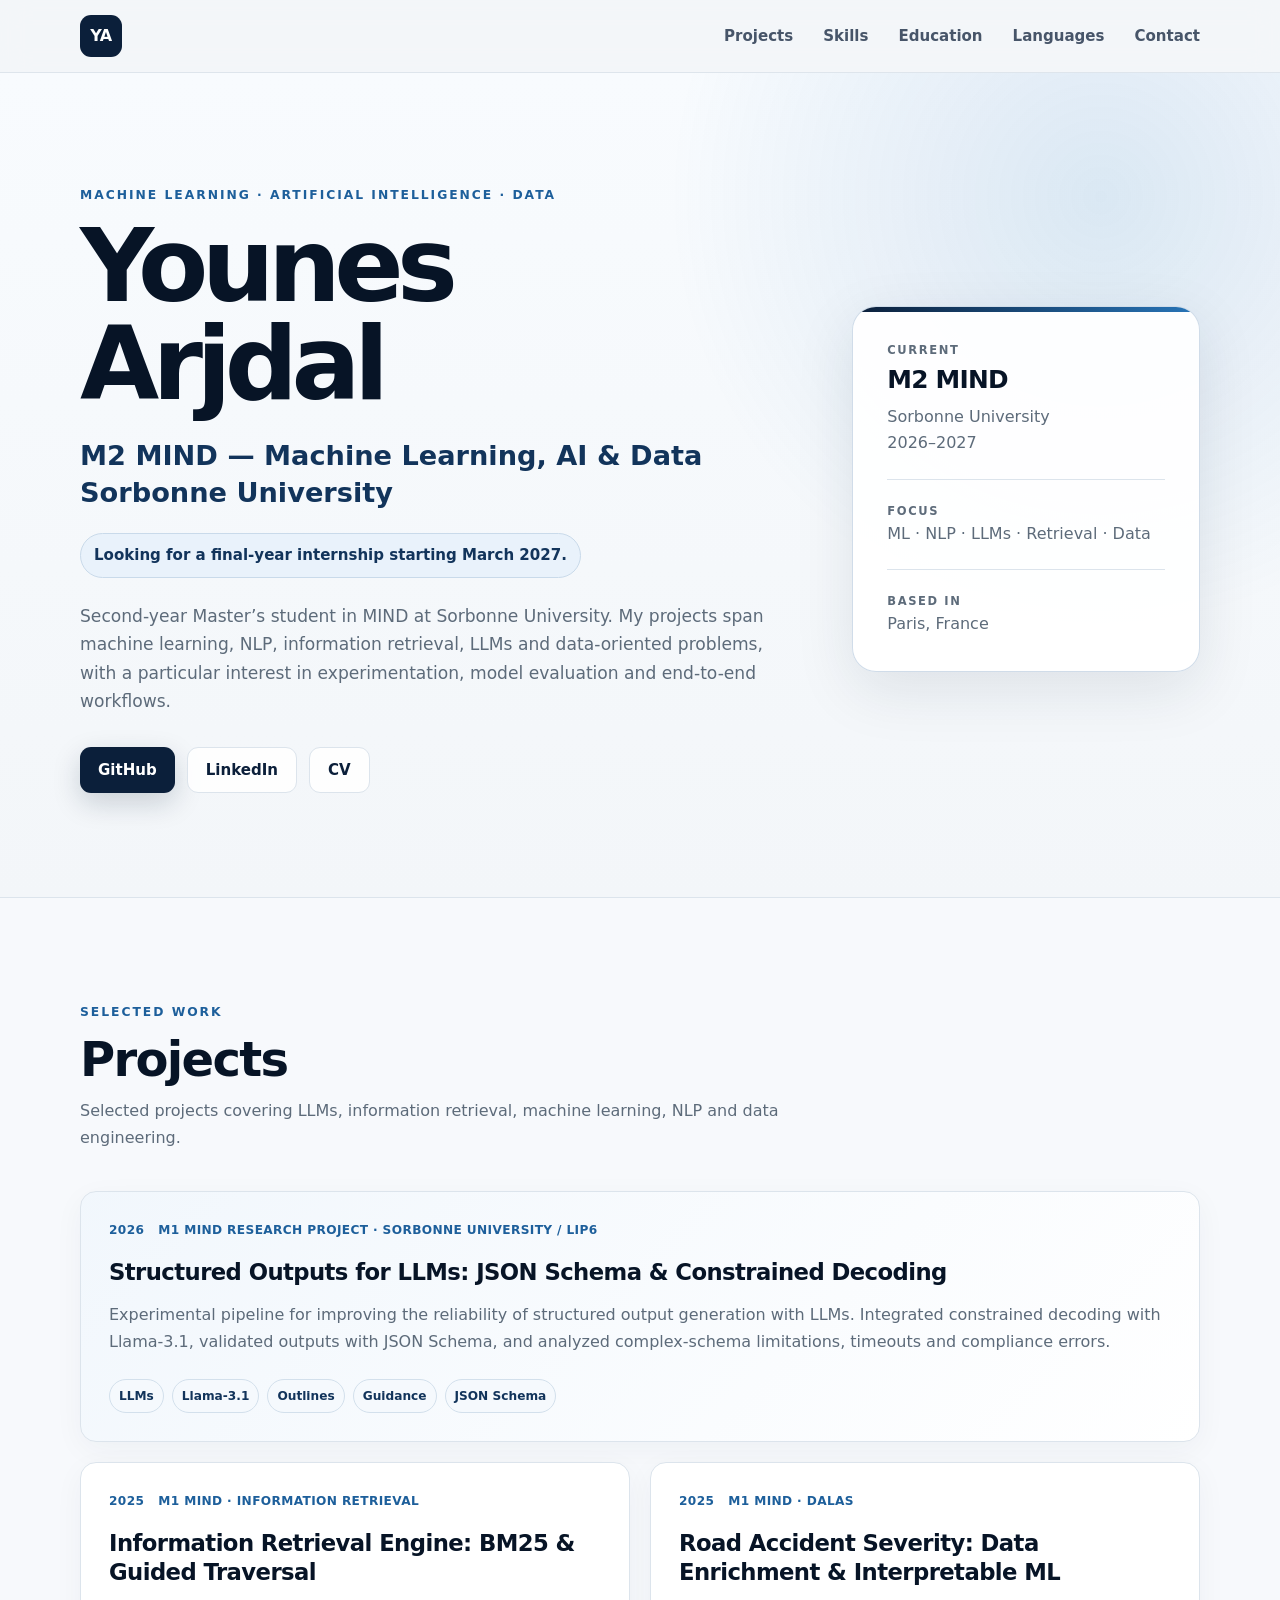
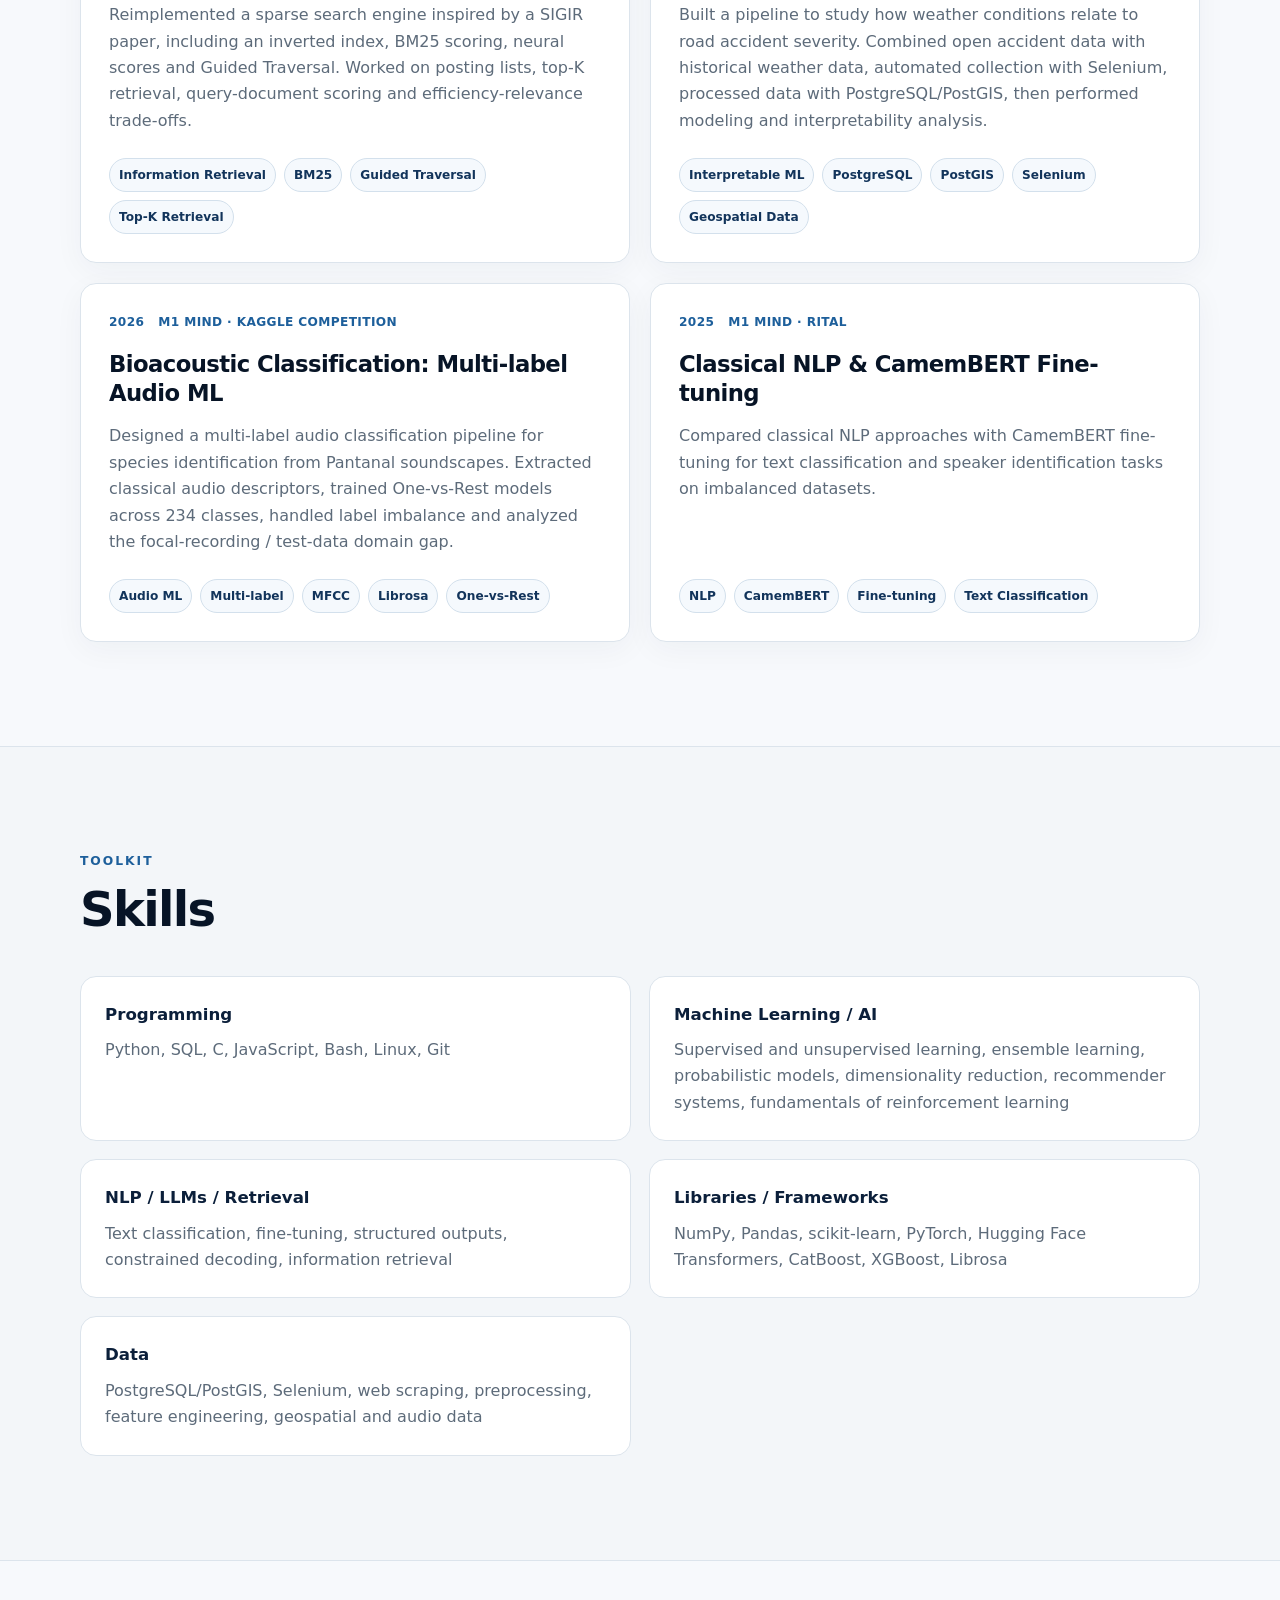
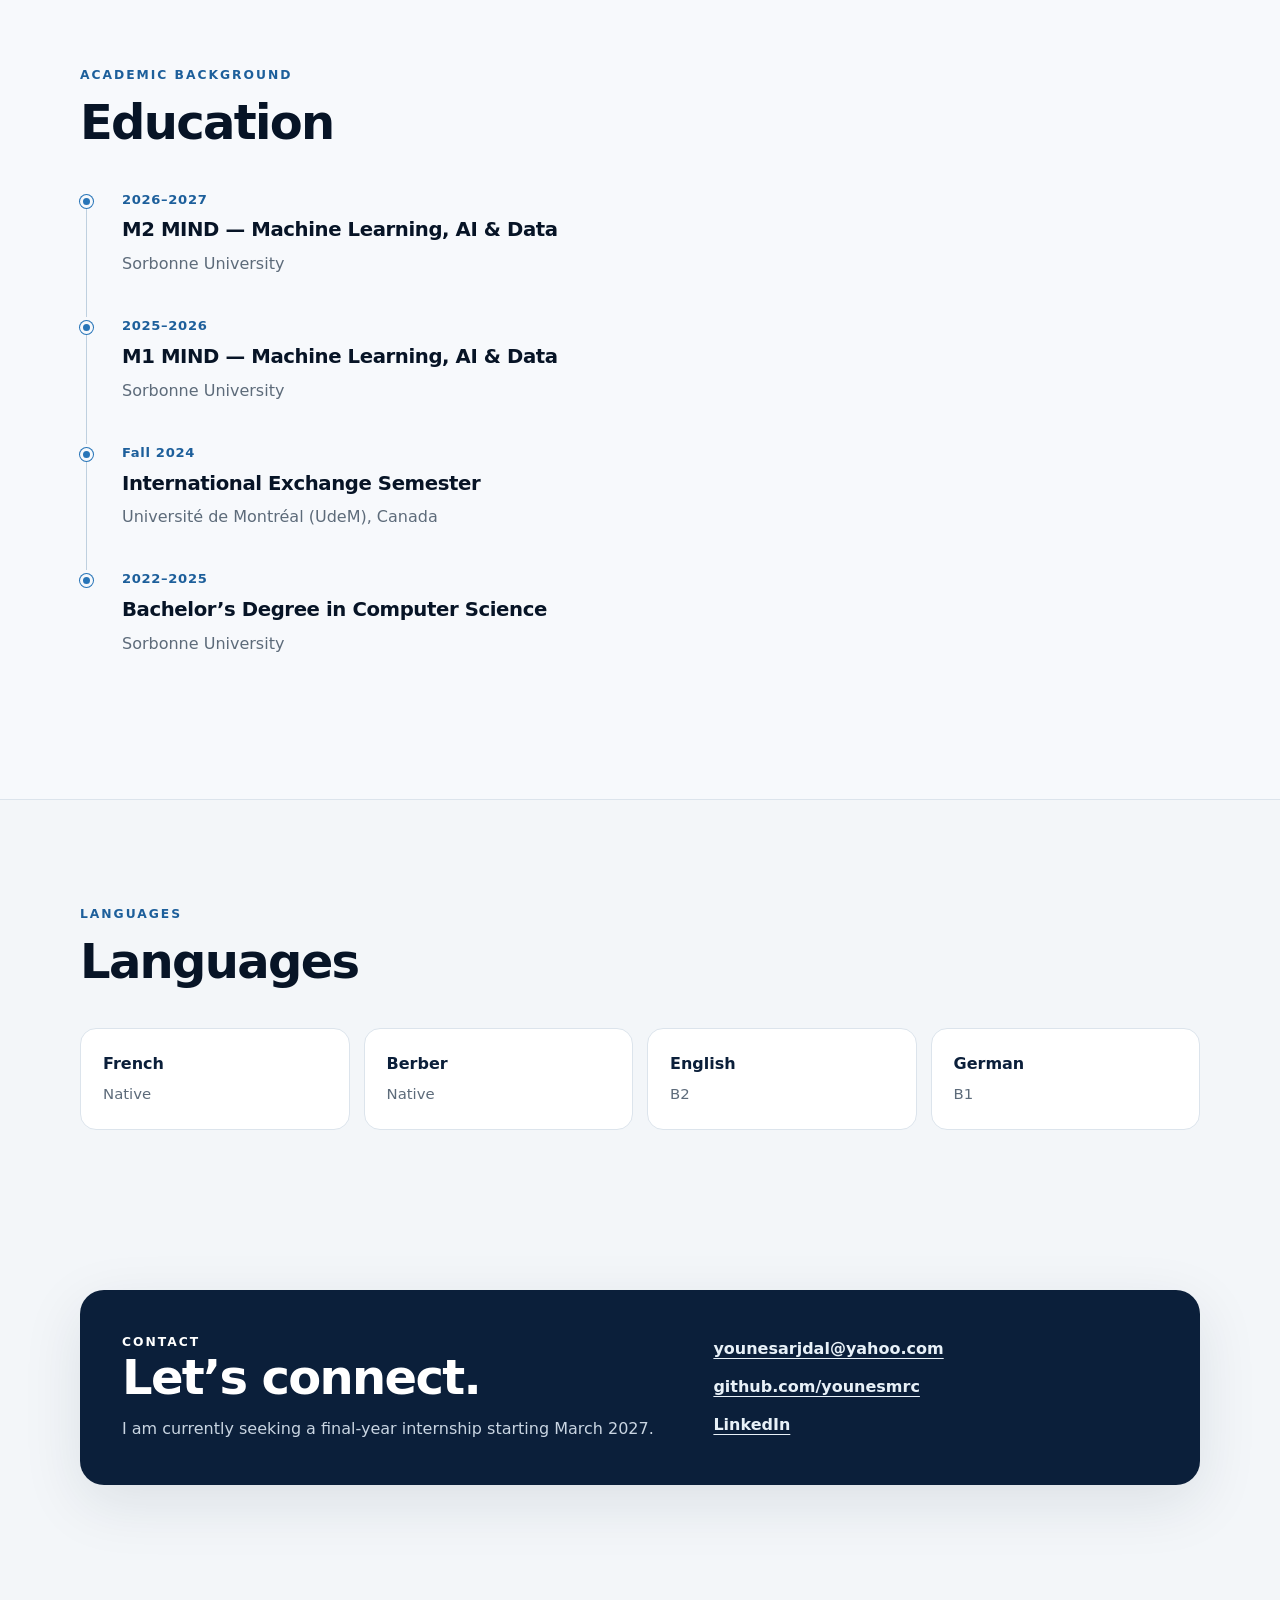
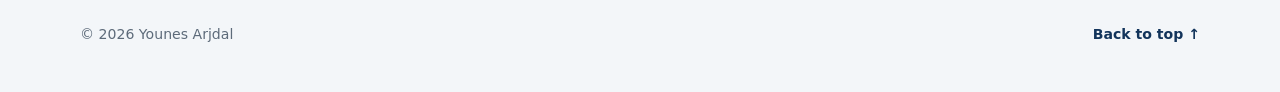
==== index.html @ c77397a1 "ordi" ====
<!DOCTYPE html>
<html lang="en">
<head>
  <meta charset="UTF-8" />
  <meta name="viewport" content="width=device-width, initial-scale=1.0" />
  <meta name="description" content="Younes Arjdal — M2 MIND student at Sorbonne University, focused on Machine Learning, AI and Data." />
  <meta name="theme-color" content="#0b1f3a" />
  <title>Younes Arjdal — Machine Learning, AI & Data</title>
  <link rel="icon" href="assets/favicon.svg" type="image/svg+xml" />
  <link rel="stylesheet" href="style.css" />
</head>
<body>
  <header class="site-header">
    <div class="container nav-wrap">
      <a class="brand" href="#home" aria-label="Go to home">YA</a>

      <button class="menu-toggle" type="button" aria-expanded="false" aria-controls="site-nav" aria-label="Open navigation">
        <span></span>
        <span></span>
        <span></span>
      </button>

      <nav id="site-nav" class="site-nav" aria-label="Primary navigation">
        <a href="#projects">Projects</a>
        <a href="#skills">Skills</a>
        <a href="#education">Education</a>
        <a href="#languages">Languages</a>
        <a href="#contact">Contact</a>
      </nav>
    </div>
  </header>

  <main>
    <section id="home" class="hero section">
      <div class="container hero-grid">
        <div>
          <p class="eyebrow">Machine Learning · Artificial Intelligence · Data</p>
          <h1>Younes Arjdal</h1>
          <p class="hero-role">M2 MIND — Machine Learning, AI & Data<br />Sorbonne University</p>
          <p class="hero-status">Looking for a final-year internship starting March 2027.</p>
          <p class="hero-copy">
            Second-year Master’s student in MIND at Sorbonne University. My projects span machine learning,
            NLP, information retrieval, LLMs and data-oriented problems, with a particular interest in
            experimentation, model evaluation and end-to-end workflows.
          </p>

          <div class="hero-actions" aria-label="Main links">
            <a class="button button-primary" href="https://github.com/younesmrc" target="_blank" rel="noreferrer">GitHub</a>
            <a class="button button-secondary" href="https://linkedin.com/in/younes-arjdal-1906b8231" target="_blank" rel="noreferrer">LinkedIn</a>
            <a class="button button-secondary" href="assets/Younes-Arjdal-CV.pdf" target="_blank" rel="noreferrer">CV</a>
          </div>
        </div>

        <aside class="hero-card" aria-label="Profile summary">
          <div class="hero-card-topline"></div>
          <p class="hero-card-label">Current</p>
          <h2>M2 MIND</h2>
          <p>Sorbonne University<br />2026–2027</p>
          <div class="hero-card-divider"></div>
          <p class="hero-card-label">Focus</p>
          <p>ML · NLP · LLMs · Retrieval · Data</p>
          <div class="hero-card-divider"></div>
          <p class="hero-card-label">Based in</p>
          <p>Paris, France</p>
        </aside>
      </div>
    </section>

    <section id="projects" class="section section-alt">
      <div class="container">
        <div class="section-heading">
          <p class="eyebrow">Selected work</p>
          <h2>Projects</h2>
          <p>Selected projects covering LLMs, information retrieval, machine learning, NLP and data engineering.</p>
        </div>

        <div class="project-grid">
          <article class="project-card project-featured">
            <div class="project-meta">
              <span>2026</span>
              <span>M1 MIND Research Project · Sorbonne University / LIP6</span>
            </div>
            <h3>Structured Outputs for LLMs: JSON Schema & Constrained Decoding</h3>
            <p>
              Experimental pipeline for improving the reliability of structured output generation with LLMs.
              Integrated constrained decoding with Llama-3.1, validated outputs with JSON Schema, and analyzed
              complex-schema limitations, timeouts and compliance errors.
            </p>
            <div class="tags" aria-label="Project keywords">
              <span>LLMs</span><span>Llama-3.1</span><span>Outlines</span><span>Guidance</span><span>JSON Schema</span>
            </div>
          </article>

          <article class="project-card">
            <div class="project-meta">
              <span>2025</span>
              <span>M1 MIND · Information Retrieval</span>
            </div>
            <h3>Information Retrieval Engine: BM25 & Guided Traversal</h3>
            <p>
              Reimplemented a sparse search engine inspired by a SIGIR paper, including an inverted index,
              BM25 scoring, neural scores and Guided Traversal. Worked on posting lists, top-K retrieval,
              query-document scoring and efficiency-relevance trade-offs.
            </p>
            <div class="tags">
              <span>Information Retrieval</span><span>BM25</span><span>Guided Traversal</span><span>Top-K Retrieval</span>
            </div>
          </article>

          <article class="project-card">
            <div class="project-meta">
              <span>2025</span>
              <span>M1 MIND · DALAS</span>
            </div>
            <h3>Road Accident Severity: Data Enrichment & Interpretable ML</h3>
            <p>
              Built a pipeline to study how weather conditions relate to road accident severity. Combined open
              accident data with historical weather data, automated collection with Selenium, processed data with
              PostgreSQL/PostGIS, then performed modeling and interpretability analysis.
            </p>
            <div class="tags">
              <span>Interpretable ML</span><span>PostgreSQL</span><span>PostGIS</span><span>Selenium</span><span>Geospatial Data</span>
            </div>
          </article>

          <article class="project-card">
            <div class="project-meta">
              <span>2026</span>
              <span>M1 MIND · Kaggle Competition</span>
            </div>
            <h3>Bioacoustic Classification: Multi-label Audio ML</h3>
            <p>
              Designed a multi-label audio classification pipeline for species identification from Pantanal
              soundscapes. Extracted classical audio descriptors, trained One-vs-Rest models across 234 classes,
              handled label imbalance and analyzed the focal-recording / test-data domain gap.
            </p>
            <div class="tags">
              <span>Audio ML</span><span>Multi-label</span><span>MFCC</span><span>Librosa</span><span>One-vs-Rest</span>
            </div>
          </article>

          <article class="project-card">
            <div class="project-meta">
              <span>2025</span>
              <span>M1 MIND · RITAL</span>
            </div>
            <h3>Classical NLP & CamemBERT Fine-tuning</h3>
            <p>
              Compared classical NLP approaches with CamemBERT fine-tuning for text classification and speaker
              identification tasks on imbalanced datasets.
            </p>
            <div class="tags">
              <span>NLP</span><span>CamemBERT</span><span>Fine-tuning</span><span>Text Classification</span>
            </div>
          </article>
        </div>
      </div>
    </section>

    <section id="skills" class="section">
      <div class="container">
        <div class="section-heading">
          <p class="eyebrow">Toolkit</p>
          <h2>Skills</h2>
        </div>

        <div class="skills-grid">
          <article class="skill-card">
            <h3>Programming</h3>
            <p>Python, SQL, C, JavaScript, Bash, Linux, Git</p>
          </article>

          <article class="skill-card">
            <h3>Machine Learning / AI</h3>
            <p>Supervised and unsupervised learning, ensemble learning, probabilistic models, dimensionality reduction, recommender systems, fundamentals of reinforcement learning</p>
          </article>

          <article class="skill-card">
            <h3>NLP / LLMs / Retrieval</h3>
            <p>Text classification, fine-tuning, structured outputs, constrained decoding, information retrieval</p>
          </article>

          <article class="skill-card">
            <h3>Libraries / Frameworks</h3>
            <p>NumPy, Pandas, scikit-learn, PyTorch, Hugging Face Transformers, CatBoost, XGBoost, Librosa</p>
          </article>

          <article class="skill-card">
            <h3>Data</h3>
            <p>PostgreSQL/PostGIS, Selenium, web scraping, preprocessing, feature engineering, geospatial and audio data</p>
          </article>
        </div>
      </div>
    </section>

    <section id="education" class="section section-alt">
      <div class="container">
        <div class="section-heading">
          <p class="eyebrow">Academic background</p>
          <h2>Education</h2>
        </div>

        <div class="timeline">
          <article class="timeline-item">
            <div class="timeline-marker" aria-hidden="true"></div>
            <div>
              <p class="timeline-date">2026–2027</p>
              <h3>M2 MIND — Machine Learning, AI & Data</h3>
              <p>Sorbonne University</p>
            </div>
          </article>

          <article class="timeline-item">
            <div class="timeline-marker" aria-hidden="true"></div>
            <div>
              <p class="timeline-date">2025–2026</p>
              <h3>M1 MIND — Machine Learning, AI & Data</h3>
              <p>Sorbonne University</p>
            </div>
          </article>

          <article class="timeline-item">
            <div class="timeline-marker" aria-hidden="true"></div>
            <div>
              <p class="timeline-date">Fall 2024</p>
              <h3>International Exchange Semester</h3>
              <p>Université de Montréal (UdeM), Canada</p>
            </div>
          </article>

          <article class="timeline-item">
            <div class="timeline-marker" aria-hidden="true"></div>
            <div>
              <p class="timeline-date">2022–2025</p>
              <h3>Bachelor’s Degree in Computer Science</h3>
              <p>Sorbonne University</p>
            </div>
          </article>
        </div>
      </div>
    </section>

    <section id="languages" class="section">
      <div class="container">
        <div class="section-heading">
          <p class="eyebrow">Languages</p>
          <h2>Languages</h2>
        </div>

        <div class="language-grid">
          <div class="language-card"><strong>French</strong><span>Native</span></div>
          <div class="language-card"><strong>Berber</strong><span>Native</span></div>
          <div class="language-card"><strong>English</strong><span>B2</span></div>
          <div class="language-card"><strong>German</strong><span>B1</span></div>
        </div>
      </div>
    </section>

    <section id="contact" class="section contact-section">
      <div class="container contact-card">
        <div>
          <p class="eyebrow">Contact</p>
          <h2>Let’s connect.</h2>
          <p>I am currently seeking a final-year internship starting March 2027.</p>
        </div>

        <div class="contact-links">
          <a href="mailto:younesarjdal@yahoo.com">younesarjdal@yahoo.com</a>
          <a href="https://github.com/younesmrc" target="_blank" rel="noreferrer">github.com/younesmrc</a>
          <a href="https://linkedin.com/in/younes-arjdal-1906b8231" target="_blank" rel="noreferrer">LinkedIn</a>
        </div>
      </div>
    </section>
  </main>

  <footer class="site-footer">
    <div class="container footer-wrap">
      <p>© <span id="current-year">2026</span> Younes Arjdal</p>
      <a href="#home">Back to top ↑</a>
    </div>
  </footer>

  <script src="script.js"></script>
</body>
</html>
---- style.css ----
:root {
  --navy-950: #071426;
  --navy-900: #0b1f3a;
  --navy-800: #12345b;
  --blue-700: #1d5f9b;
  --blue-600: #2875b8;
  --blue-100: #e9f2fb;
  --slate-900: #182432;
  --slate-700: #475569;
  --slate-600: #5d6b7a;
  --slate-400: #94a3b8;
  --slate-200: #dce4ec;
  --slate-100: #eef3f7;
  --surface: #ffffff;
  --surface-soft: #f7f9fc;
  --page: #f3f6f9;
  --max-width: 1120px;
  --radius-lg: 24px;
  --radius-md: 16px;
  --radius-sm: 10px;
  --shadow: 0 18px 60px rgba(15, 35, 58, 0.10);
}

* {
  box-sizing: border-box;
}

html {
  scroll-behavior: smooth;
  scroll-padding-top: 92px;
}

body {
  margin: 0;
  color: var(--slate-900);
  background: var(--page);
  font-family: Inter, ui-sans-serif, system-ui, -apple-system, BlinkMacSystemFont, "Segoe UI", sans-serif;
  line-height: 1.65;
  -webkit-font-smoothing: antialiased;
}

a {
  color: inherit;
}

button,
a {
  -webkit-tap-highlight-color: transparent;
}

.container {
  width: min(calc(100% - 40px), var(--max-width));
  margin: 0 auto;
}

.section {
  padding: 104px 0;
}

.section-alt {
  background: var(--surface-soft);
  border-top: 1px solid var(--slate-200);
  border-bottom: 1px solid var(--slate-200);
}

.eyebrow {
  margin: 0 0 12px;
  color: var(--blue-700);
  font-size: 0.77rem;
  font-weight: 800;
  letter-spacing: 0.16em;
  text-transform: uppercase;
}

.section-heading {
  max-width: 720px;
  margin-bottom: 40px;
}

.section-heading h2,
.contact-card h2 {
  margin: 0 0 12px;
  color: var(--navy-950);
  font-size: clamp(2rem, 4vw, 3rem);
  line-height: 1.08;
  letter-spacing: -0.035em;
}

.section-heading > p:last-child,
.contact-card p {
  margin: 0;
  color: var(--slate-600);
}

.site-header {
  position: sticky;
  z-index: 50;
  top: 0;
  background: rgba(243, 246, 249, 0.92);
  border-bottom: 1px solid rgba(220, 228, 236, 0.9);
  backdrop-filter: blur(14px);
}

.nav-wrap {
  min-height: 72px;
  display: flex;
  align-items: center;
  justify-content: space-between;
}

.brand {
  display: grid;
  width: 42px;
  height: 42px;
  place-items: center;
  border-radius: 11px;
  background: var(--navy-900);
  color: #fff;
  text-decoration: none;
  font-weight: 800;
  letter-spacing: -0.03em;
}

.site-nav {
  display: flex;
  align-items: center;
  gap: 30px;
}

.site-nav a {
  color: var(--slate-700);
  font-size: 0.94rem;
  font-weight: 700;
  text-decoration: none;
  transition: color 160ms ease;
}

.site-nav a:hover,
.site-nav a:focus-visible {
  color: var(--blue-700);
}

.menu-toggle {
  display: none;
  width: 44px;
  height: 44px;
  padding: 9px;
  border: 0;
  background: transparent;
}

.menu-toggle span {
  display: block;
  height: 2px;
  margin: 5px 0;
  border-radius: 999px;
  background: var(--navy-900);
}

.hero {
  padding-top: 112px;
  overflow: hidden;
  background:
    radial-gradient(circle at 86% 15%, rgba(40, 117, 184, 0.14), transparent 27rem),
    linear-gradient(180deg, #f8fbfe 0%, var(--page) 100%);
}

.hero-grid {
  display: grid;
  grid-template-columns: minmax(0, 1.45fr) minmax(280px, 0.72fr);
  gap: 72px;
  align-items: center;
}

.hero h1 {
  margin: 0;
  color: var(--navy-950);
  font-size: clamp(3.4rem, 8vw, 6.8rem);
  line-height: 0.95;
  letter-spacing: -0.065em;
}

.hero-role {
  margin: 26px 0 0;
  color: var(--navy-800);
  font-size: clamp(1.25rem, 2.6vw, 1.7rem);
  font-weight: 760;
  line-height: 1.35;
}

.hero-status {
  display: inline-block;
  margin: 22px 0 0;
  padding: 9px 13px;
  border: 1px solid #c9daea;
  border-radius: 999px;
  background: var(--blue-100);
  color: var(--navy-800);
  font-size: 0.94rem;
  font-weight: 750;
}

.hero-copy {
  max-width: 760px;
  margin: 24px 0 0;
  color: var(--slate-600);
  font-size: 1.07rem;
}

.hero-actions {
  display: flex;
  flex-wrap: wrap;
  gap: 12px;
  margin-top: 32px;
}

.button {
  display: inline-flex;
  min-height: 46px;
  align-items: center;
  justify-content: center;
  padding: 0 18px;
  border-radius: 11px;
  text-decoration: none;
  font-size: 0.94rem;
  font-weight: 800;
  transition: transform 150ms ease, box-shadow 150ms ease, background 150ms ease;
}

.button:hover {
  transform: translateY(-1px);
}

.button-primary {
  background: var(--navy-900);
  color: #fff;
  box-shadow: 0 10px 28px rgba(11, 31, 58, 0.18);
}

.button-primary:hover {
  background: var(--navy-800);
}

.button-secondary {
  border: 1px solid var(--slate-200);
  background: rgba(255, 255, 255, 0.88);
  color: var(--navy-900);
}

.button-secondary:hover {
  border-color: #bfd1e2;
  box-shadow: 0 8px 24px rgba(15, 35, 58, 0.08);
}

.hero-card {
  position: relative;
  padding: 34px;
  overflow: hidden;
  border: 1px solid rgba(204, 218, 232, 0.92);
  border-radius: var(--radius-lg);
  background: rgba(255, 255, 255, 0.92);
  box-shadow: var(--shadow);
}

.hero-card-topline {
  position: absolute;
  top: 0;
  right: 0;
  left: 0;
  height: 5px;
  background: linear-gradient(90deg, var(--navy-900), var(--blue-600));
}

.hero-card-label {
  margin: 0 0 6px;
  color: var(--blue-700);
  font-size: 0.72rem;
  font-weight: 850;
  letter-spacing: 0.14em;
  text-transform: uppercase;
}

.hero-card h2 {
  margin: 0 0 3px;
  color: var(--navy-950);
  font-size: 1.55rem;
  letter-spacing: -0.03em;
}

.hero-card p {
  margin: 0;
  color: var(--slate-600);
}

.hero-card-divider {
  height: 1px;
  margin: 22px 0;
  background: var(--slate-200);
}

.project-grid {
  display: grid;
  grid-template-columns: repeat(2, minmax(0, 1fr));
  gap: 20px;
}

.project-card {
  display: flex;
  min-height: 330px;
  flex-direction: column;
  padding: 28px;
  border: 1px solid var(--slate-200);
  border-radius: var(--radius-md);
  background: var(--surface);
  box-shadow: 0 8px 30px rgba(15, 35, 58, 0.045);
  transition: transform 160ms ease, box-shadow 160ms ease, border-color 160ms ease;
}

.project-card:hover {
  transform: translateY(-3px);
  border-color: #c6d6e5;
  box-shadow: 0 18px 40px rgba(15, 35, 58, 0.085);
}

.project-featured {
  grid-column: span 2;
  min-height: 0;
  background:
    linear-gradient(135deg, rgba(233, 242, 251, 0.62), rgba(255, 255, 255, 0.95)),
    var(--surface);
}

.project-meta {
  display: flex;
  flex-wrap: wrap;
  gap: 7px 14px;
  margin-bottom: 18px;
  color: var(--blue-700);
  font-size: 0.76rem;
  font-weight: 800;
  letter-spacing: 0.03em;
  text-transform: uppercase;
}

.project-card h3 {
  margin: 0 0 15px;
  color: var(--navy-950);
  font-size: 1.42rem;
  line-height: 1.28;
  letter-spacing: -0.025em;
}

.project-card p {
  margin: 0 0 24px;
  color: var(--slate-600);
}

.tags {
  display: flex;
  flex-wrap: wrap;
  gap: 8px;
  margin-top: auto;
}

.tags span {
  padding: 6px 9px;
  border: 1px solid #d3e0ec;
  border-radius: 999px;
  background: #f5f9fd;
  color: var(--navy-800);
  font-size: 0.76rem;
  font-weight: 750;
}

.skills-grid {
  display: grid;
  grid-template-columns: repeat(2, minmax(0, 1fr));
  gap: 18px;
}

.skill-card {
  padding: 24px;
  border: 1px solid var(--slate-200);
  border-radius: var(--radius-md);
  background: var(--surface);
}

.skill-card h3 {
  margin: 0 0 9px;
  color: var(--navy-900);
  font-size: 1.04rem;
}

.skill-card p {
  margin: 0;
  color: var(--slate-600);
}

.timeline {
  max-width: 820px;
  margin-top: 12px;
}

.timeline-item {
  position: relative;
  display: grid;
  grid-template-columns: 24px minmax(0, 1fr);
  gap: 18px;
  padding: 0 0 38px;
}

.timeline-item:not(:last-child)::before {
  position: absolute;
  top: 13px;
  bottom: -2px;
  left: 6px;
  width: 1px;
  background: #bfd0df;
  content: "";
}

.timeline-marker {
  position: relative;
  z-index: 1;
  width: 13px;
  height: 13px;
  margin-top: 6px;
  border: 3px solid var(--surface-soft);
  border-radius: 50%;
  background: var(--blue-600);
  box-shadow: 0 0 0 1px var(--blue-600);
}

.timeline-date {
  margin: 0 0 4px;
  color: var(--blue-700);
  font-size: 0.82rem;
  font-weight: 800;
  letter-spacing: 0.05em;
}

.timeline-item h3 {
  margin: 0 0 4px;
  color: var(--navy-950);
  font-size: 1.23rem;
  letter-spacing: -0.02em;
}

.timeline-item p:last-child {
  margin: 0;
  color: var(--slate-600);
}

.language-grid {
  display: grid;
  grid-template-columns: repeat(4, minmax(0, 1fr));
  gap: 14px;
}

.language-card {
  display: flex;
  flex-direction: column;
  gap: 5px;
  padding: 22px;
  border: 1px solid var(--slate-200);
  border-radius: var(--radius-md);
  background: var(--surface);
}

.language-card strong {
  color: var(--navy-900);
}

.language-card span {
  color: var(--slate-600);
  font-size: 0.93rem;
}

.contact-section {
  padding-top: 56px;
}

.contact-card {
  display: grid;
  grid-template-columns: 1.1fr 0.9fr;
  gap: 48px;
  padding: 42px;
  border-radius: var(--radius-lg);
  background: var(--navy-900);
  box-shadow: var(--shadow);
}

.contact-card .eyebrow,
.contact-card h2 {
  color: #fff;
}

.contact-card p {
  color: #c9d5e2;
}

.contact-links {
  display: flex;
  flex-direction: column;
  align-items: flex-start;
  justify-content: center;
  gap: 12px;
}

.contact-links a {
  color: #e8f1f8;
  font-weight: 700;
  text-decoration-thickness: 1px;
  text-underline-offset: 4px;
}

.contact-links a:hover {
  color: #fff;
}

.site-footer {
  padding: 34px 0 46px;
}

.footer-wrap {
  display: flex;
  align-items: center;
  justify-content: space-between;
  gap: 20px;
  color: var(--slate-600);
  font-size: 0.88rem;
}

.footer-wrap p {
  margin: 0;
}

.footer-wrap a {
  color: var(--navy-800);
  font-weight: 750;
  text-decoration: none;
}

:focus-visible {
  outline: 3px solid rgba(40, 117, 184, 0.38);
  outline-offset: 3px;
}

@media (max-width: 900px) {
  .hero-grid {
    grid-template-columns: 1fr;
    gap: 46px;
  }

  .hero-card {
    max-width: 620px;
  }

  .project-grid,
  .skills-grid {
    grid-template-columns: 1fr;
  }

  .project-featured {
    grid-column: auto;
  }

  .language-grid {
    grid-template-columns: repeat(2, minmax(0, 1fr));
  }

  .contact-card {
    grid-template-columns: 1fr;
    gap: 30px;
  }
}

@media (max-width: 720px) {
  .container {
    width: min(calc(100% - 28px), var(--max-width));
  }

  .section {
    padding: 78px 0;
  }

  .nav-wrap {
    position: relative;
  }

  .menu-toggle {
    display: block;
  }

  .site-nav {
    position: absolute;
    top: 61px;
    right: 0;
    left: 0;
    display: none;
    flex-direction: column;
    align-items: stretch;
    gap: 0;
    padding: 8px;
    border: 1px solid var(--slate-200);
    border-radius: 14px;
    background: rgba(255, 255, 255, 0.98);
    box-shadow: 0 16px 38px rgba(15, 35, 58, 0.12);
  }

  .site-nav.is-open {
    display: flex;
  }

  .site-nav a {
    padding: 12px;
    border-radius: 9px;
  }

  .site-nav a:hover {
    background: var(--slate-100);
  }

  .hero {
    padding-top: 84px;
  }

  .hero h1 {
    font-size: clamp(3.3rem, 16vw, 5.25rem);
  }

  .hero-copy {
    font-size: 1rem;
  }

  .project-card,
  .hero-card,
  .contact-card {
    padding: 24px;
  }

  .project-card {
    min-height: auto;
  }

  .language-grid {
    grid-template-columns: 1fr 1fr;
  }

  .footer-wrap {
    align-items: flex-start;
    flex-direction: column;
  }
}

@media (max-width: 440px) {
  .hero-actions {
    flex-direction: column;
  }

  .button {
    width: 100%;
  }

  .language-grid {
    grid-template-columns: 1fr;
  }
}

@media (prefers-reduced-motion: reduce) {
  html {
    scroll-behavior: auto;
  }

  *,
  *::before,
  *::after {
    transition-duration: 0.01ms !important;
  }
}
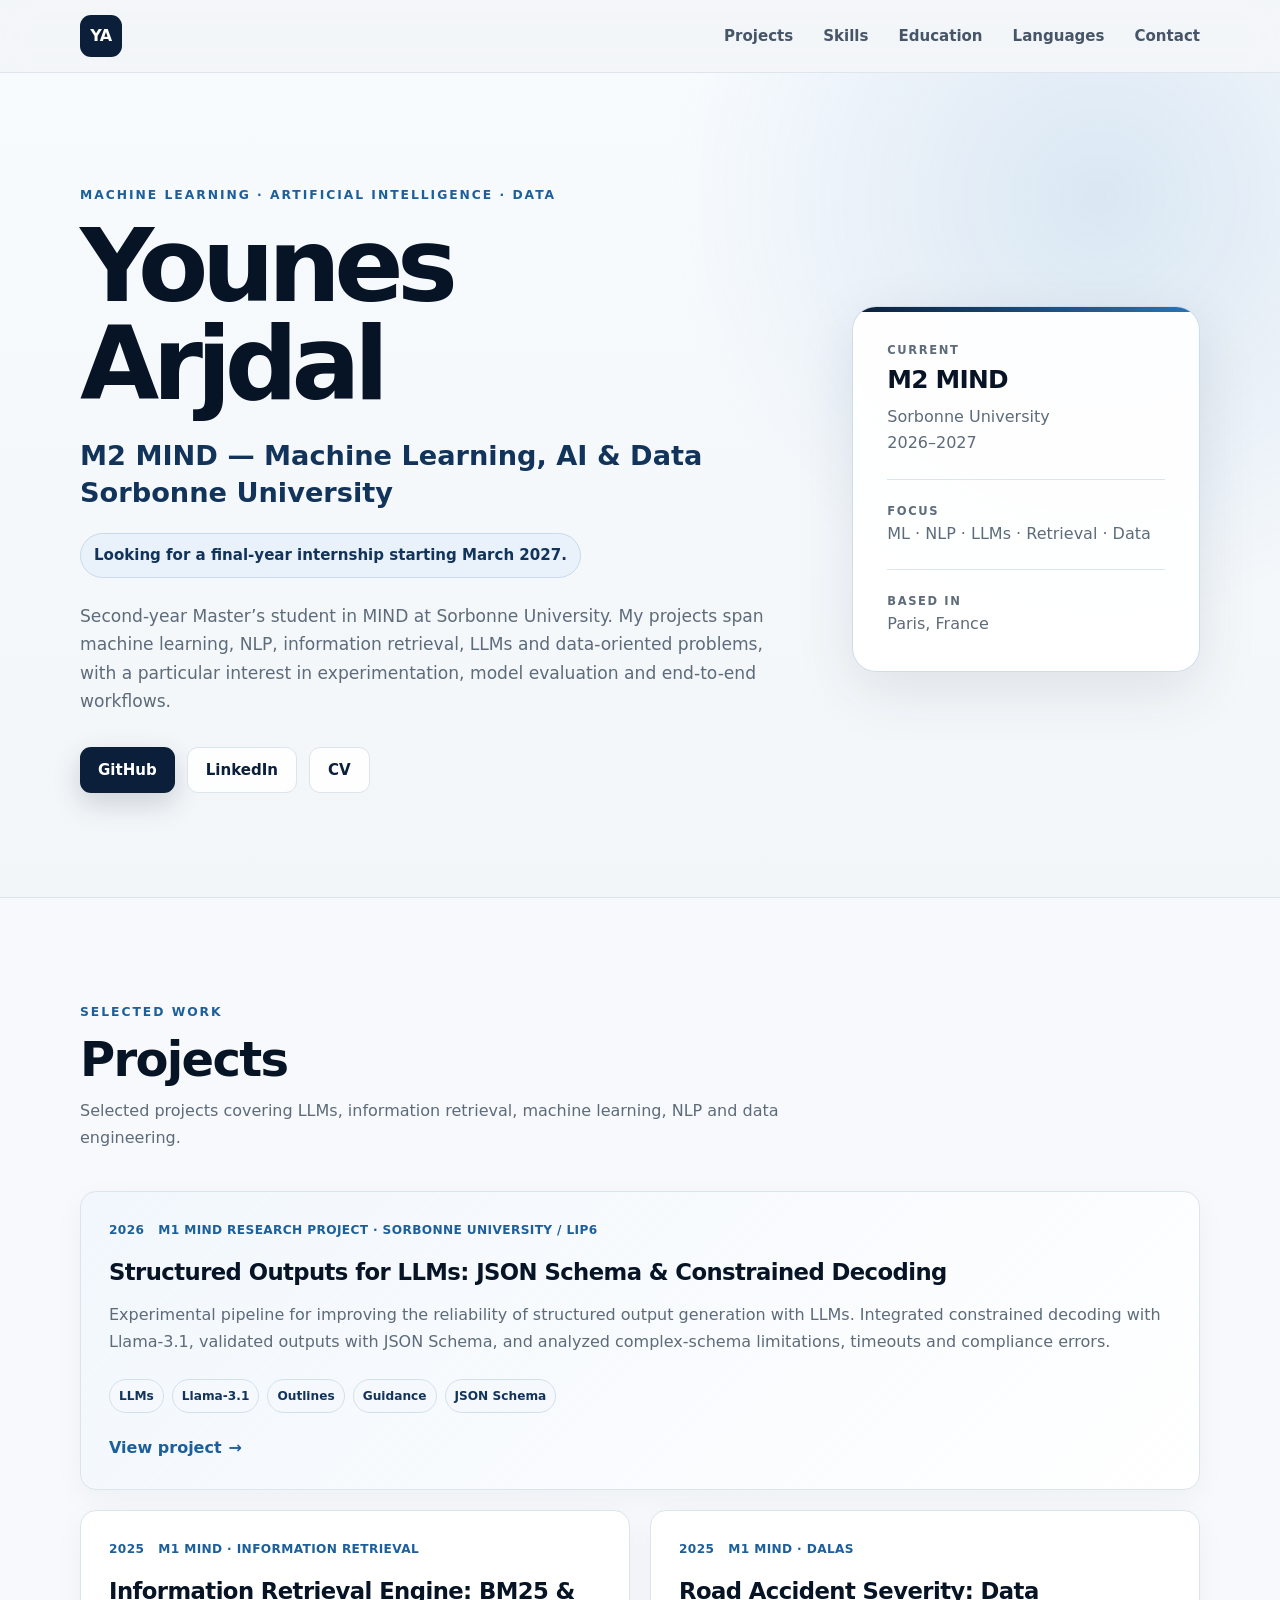
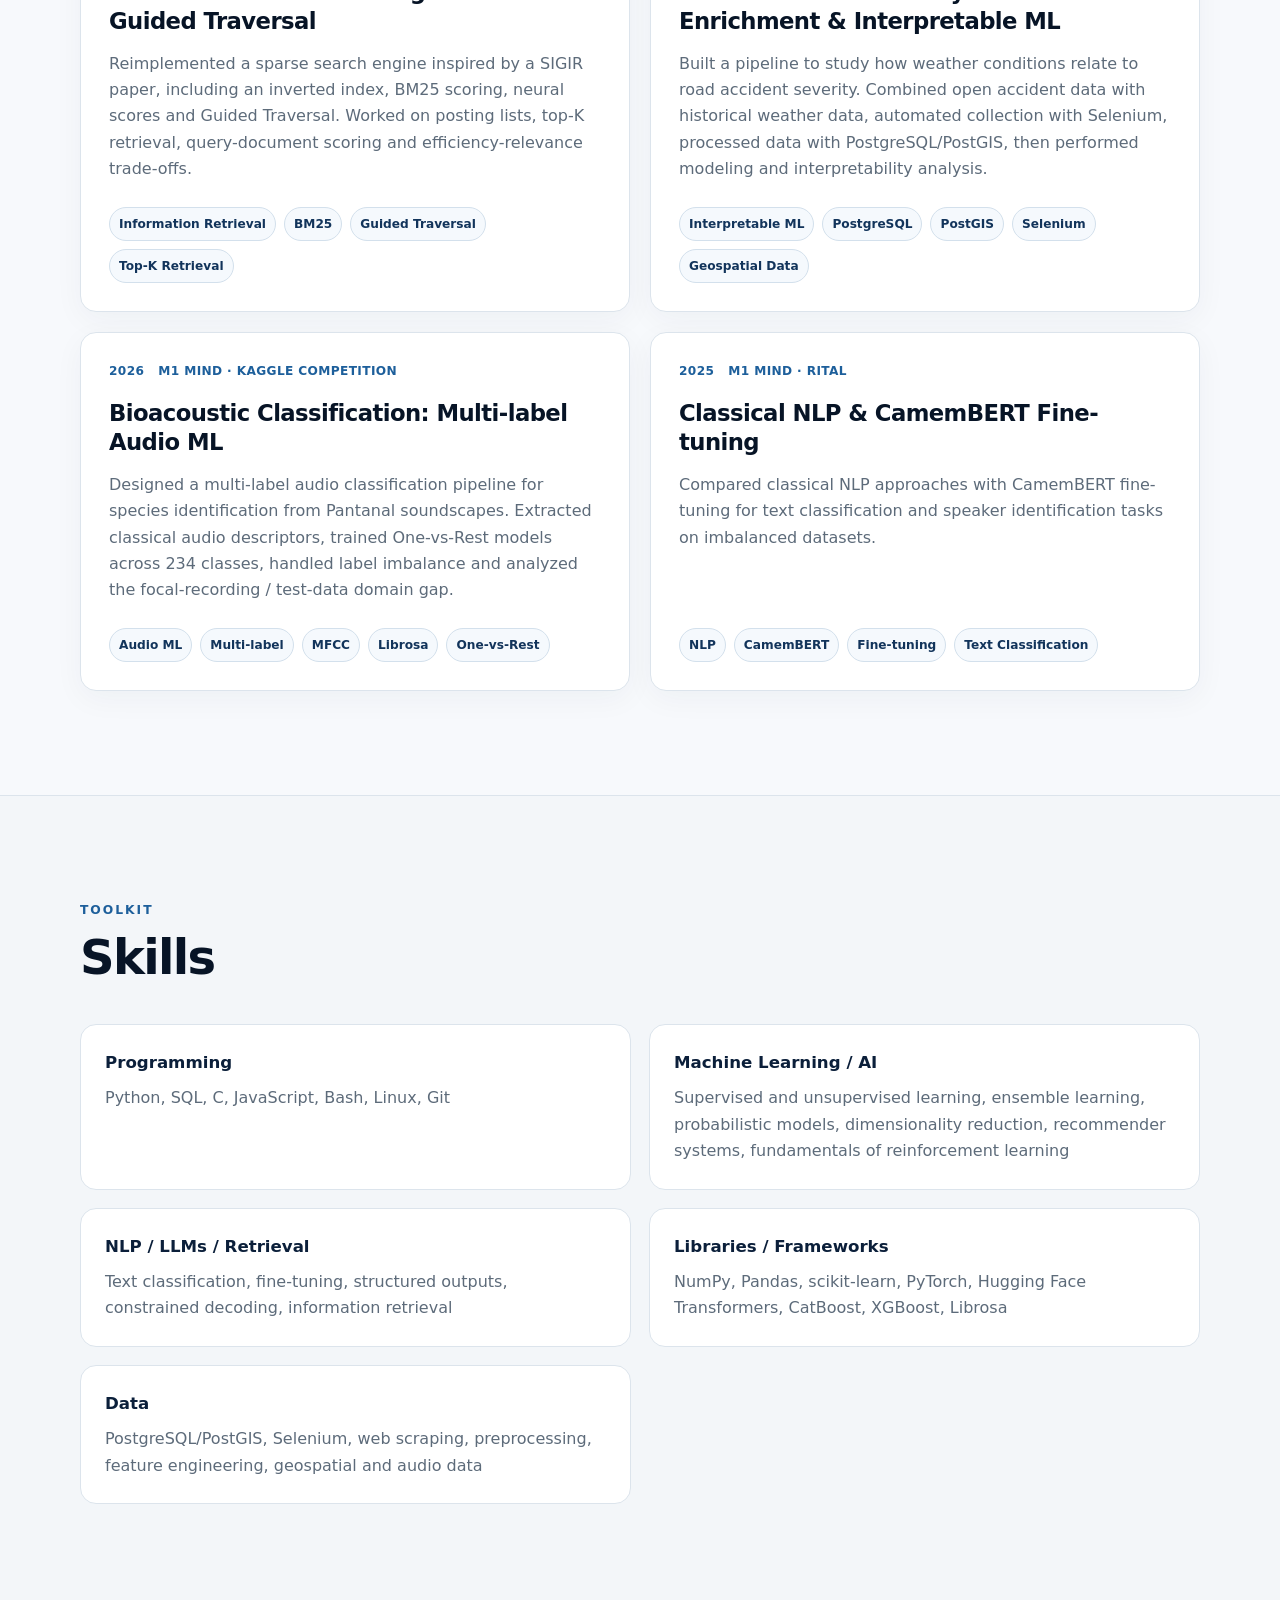
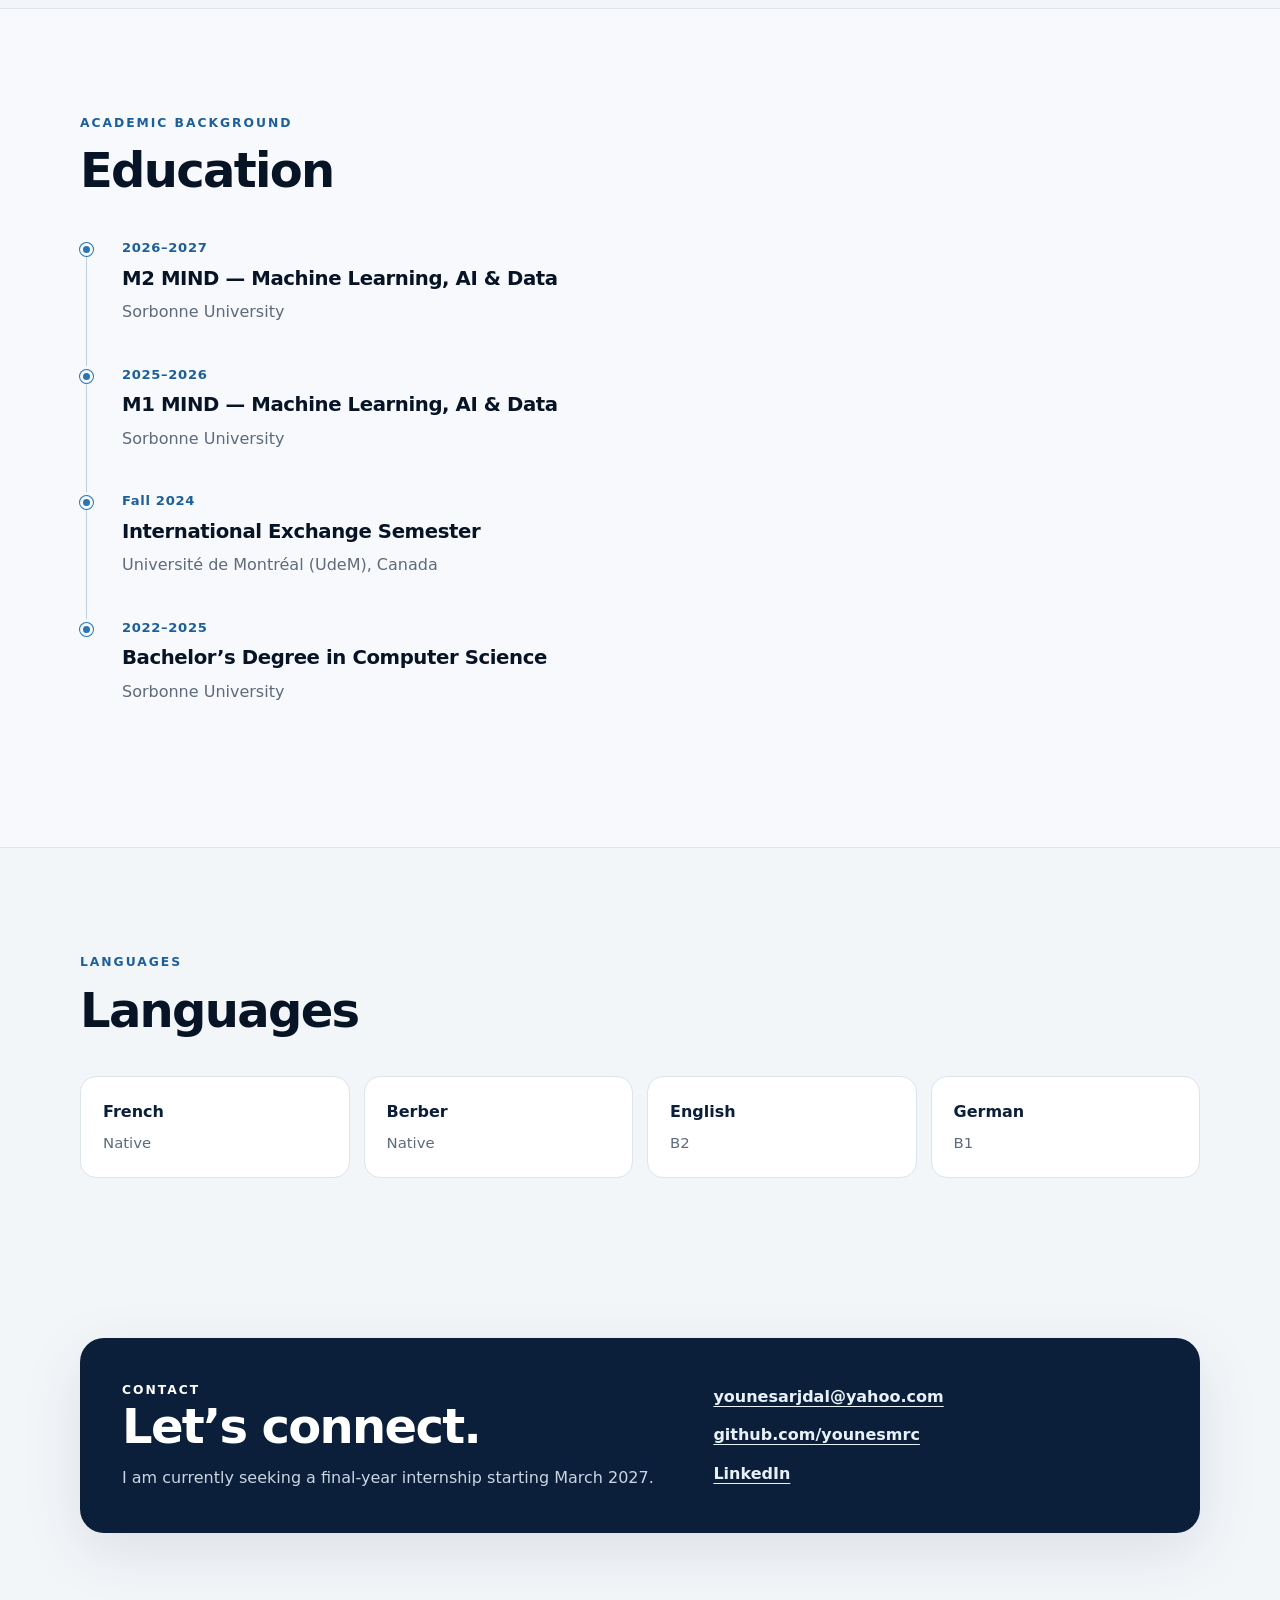
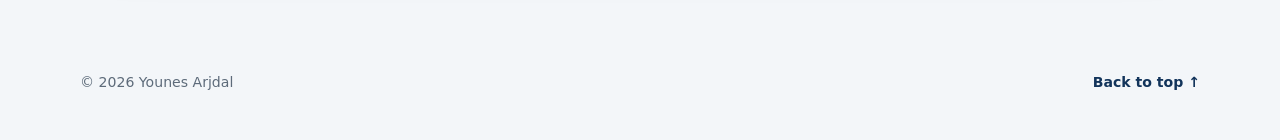
==== commit 93263cb3: "ordi" ====
--- a/index.html
+++ b/index.html
@@ -89,6 +89,7 @@
             <div class="tags" aria-label="Project keywords">
               <span>LLMs</span><span>Llama-3.1</span><span>Outlines</span><span>Guidance</span><span>JSON Schema</span>
             </div>
+            <a class="project-link" href="projects/structured-outputs.html">View project <span aria-hidden="true">→</span></a>
           </article>
 
           <article class="project-card">
--- a/style.css
+++ b/style.css
@@ -678,3 +678,147 @@
     transition-duration: 0.01ms !important;
   }
 }
+
+/* Project detail pages */
+.project-link {
+  display: inline-flex;
+  align-items: center;
+  gap: 7px;
+  margin-top: 22px;
+  color: var(--blue-700);
+  font-weight: 800;
+  text-decoration: none;
+}
+
+.project-link:hover { text-decoration: underline; text-underline-offset: 4px; }
+
+.project-hero {
+  padding-top: 92px;
+  background:
+    radial-gradient(circle at 88% 20%, rgba(40, 117, 184, 0.17), transparent 25rem),
+    linear-gradient(180deg, #f8fbfe 0%, var(--page) 100%);
+}
+
+.project-hero-grid {
+  display: grid;
+  grid-template-columns: minmax(0, 1.45fr) minmax(300px, .7fr);
+  gap: 64px;
+  align-items: end;
+}
+
+.back-link {
+  display: inline-block;
+  margin-bottom: 32px;
+  color: var(--slate-600);
+  font-size: .9rem;
+  font-weight: 750;
+  text-decoration: none;
+}
+
+.project-hero h1 {
+  max-width: 820px;
+  margin: 0;
+  color: var(--navy-950);
+  font-size: clamp(3.2rem, 7vw, 6.2rem);
+  line-height: .96;
+  letter-spacing: -.06em;
+}
+
+.project-subtitle {
+  margin: 18px 0 0;
+  color: var(--blue-700);
+  font-size: clamp(1.35rem, 3vw, 2rem);
+  font-weight: 760;
+  letter-spacing: -.025em;
+}
+
+.project-lead {
+  max-width: 780px;
+  margin: 26px 0 0;
+  color: var(--slate-600);
+  font-size: 1.12rem;
+}
+
+.project-facts {
+  overflow: hidden;
+  border: 1px solid var(--slate-200);
+  border-radius: var(--radius-lg);
+  background: rgba(255,255,255,.94);
+  box-shadow: var(--shadow);
+}
+
+.project-facts div { padding: 18px 22px; border-bottom: 1px solid var(--slate-200); }
+.project-facts div:last-child { border-bottom: 0; }
+.project-facts span { display: block; margin-bottom: 4px; color: var(--slate-600); font-size: .72rem; font-weight: 800; letter-spacing: .1em; text-transform: uppercase; }
+.project-facts strong { display: block; color: var(--navy-900); font-size: .96rem; }
+
+.narrow-content { max-width: 840px; }
+.project-content h2 { margin: 0 0 22px; color: var(--navy-950); font-size: clamp(2rem,4vw,3.2rem); line-height: 1.08; letter-spacing: -.04em; }
+.project-content p { color: var(--slate-600); }
+.project-content .large-copy { color: var(--slate-900); font-size: 1.18rem; }
+
+.process-grid { display: grid; grid-template-columns: repeat(4,minmax(0,1fr)); gap: 14px; }
+.process-step { position: relative; padding: 24px; border: 1px solid var(--slate-200); border-radius: var(--radius-md); background: var(--surface); }
+.process-step span { color: var(--blue-700); font-size: .75rem; font-weight: 850; letter-spacing: .12em; }
+.process-step h3 { margin: 30px 0 8px; color: var(--navy-950); font-size: 1.08rem; }
+.process-step p { margin: 0; color: var(--slate-600); font-size: .92rem; }
+
+.split-copy { display: grid; grid-template-columns: 1fr 1fr; gap: 22px; margin-top: 22px; }
+.split-copy article { padding: 28px; border-radius: var(--radius-md); background: #edf4fa; }
+.split-copy h3 { margin: 0 0 9px; color: var(--navy-900); }
+.split-copy p { margin: 0; color: var(--slate-600); }
+
+.results-section { background: var(--navy-950); color: #fff; }
+.light-heading h2 { color: #fff; }
+.light-heading > p:last-child { color: #bdcad7; }
+.results-section .eyebrow { color: #7fc2ff; }
+.metric-grid { display: grid; grid-template-columns: repeat(3,minmax(0,1fr)); gap: 16px; }
+.metric-card { padding: 30px; border: 1px solid rgba(255,255,255,.13); border-radius: var(--radius-md); background: rgba(255,255,255,.055); }
+.metric-card.metric-highlight { background: rgba(40,117,184,.22); border-color: rgba(127,194,255,.34); }
+.metric-value { display: block; margin-bottom: 17px; font-size: clamp(2.7rem,6vw,4.8rem); font-weight: 850; line-height: 1; letter-spacing: -.055em; }
+.metric-card h3 { margin: 0 0 8px; font-size: 1.1rem; }
+.metric-card p { margin: 0; color: #bdcad7; font-size: .94rem; }
+
+.result-comparison { margin-top: 30px; overflow: hidden; border: 1px solid rgba(255,255,255,.14); border-radius: var(--radius-md); }
+.comparison-header,.comparison-row { display: grid; grid-template-columns: 1.15fr 1fr 1fr 1.15fr; }
+.comparison-header { background: rgba(255,255,255,.07); color: #95aabd; font-size: .72rem; font-weight: 800; letter-spacing: .06em; text-transform: uppercase; }
+.comparison-header div,.comparison-row div { padding: 17px 18px; border-right: 1px solid rgba(255,255,255,.11); }
+.comparison-header div:last-child,.comparison-row div:last-child { border-right: 0; }
+.comparison-row { border-top: 1px solid rgba(255,255,255,.11); }
+.comparison-row strong { display: block; color: #fff; }
+.comparison-row small { color: #95aabd; }
+
+.project-insight { max-width: 870px; margin-top: 44px; padding-left: 24px; border-left: 3px solid #5da8e7; }
+.project-insight h3 { margin: 0 0 12px; color: #fff; font-size: clamp(1.6rem,3vw,2.35rem); line-height: 1.2; letter-spacing: -.03em; }
+.project-insight p:last-child { margin: 0; color: #bdcad7; }
+
+.failure-grid { display: grid; grid-template-columns: 1fr 1fr; gap: 20px; }
+.failure-card { padding: 30px; border: 1px solid var(--slate-200); border-radius: var(--radius-md); background: var(--surface); }
+.failure-label { color: var(--blue-700); font-size: .76rem; font-weight: 850; letter-spacing: .12em; text-transform: uppercase; }
+.failure-card h3 { margin: 18px 0 10px; color: var(--navy-950); font-size: 1.45rem; }
+.failure-card p { margin: 0; color: var(--slate-600); }
+.failure-card code { padding: 2px 5px; border-radius: 5px; background: var(--slate-100); color: var(--navy-800); }
+.method-note { max-width: 880px; margin: 26px 0 0; padding: 17px 19px; border-left: 3px solid var(--blue-600); background: #eaf3fb; color: var(--slate-700); }
+
+.report-card { display: flex; align-items: center; justify-content: space-between; gap: 42px; padding: 38px; border: 1px solid var(--slate-200); border-radius: var(--radius-lg); background: var(--surface); }
+.report-card h2 { margin: 0 0 10px; color: var(--navy-950); font-size: clamp(2rem,4vw,3rem); letter-spacing: -.04em; }
+.report-card p:last-child { max-width: 720px; margin: 0; color: var(--slate-600); }
+
+@media (max-width: 900px) {
+  .project-hero-grid { grid-template-columns: 1fr; gap: 38px; }
+  .process-grid { grid-template-columns: repeat(2,minmax(0,1fr)); }
+  .metric-grid { grid-template-columns: 1fr; }
+  .comparison-header { display: none; }
+  .comparison-row { grid-template-columns: 1fr 1fr; }
+  .comparison-row div { border-bottom: 1px solid rgba(255,255,255,.11); }
+  .failure-grid,.split-copy { grid-template-columns: 1fr; }
+}
+
+@media (max-width: 720px) {
+  .project-nav a:not(:first-child) { display: none; }
+  .project-hero { padding-top: 64px; }
+  .process-grid { grid-template-columns: 1fr; }
+  .comparison-row { grid-template-columns: 1fr; }
+  .comparison-row div { border-right: 0; }
+  .report-card { align-items: flex-start; flex-direction: column; }
+}
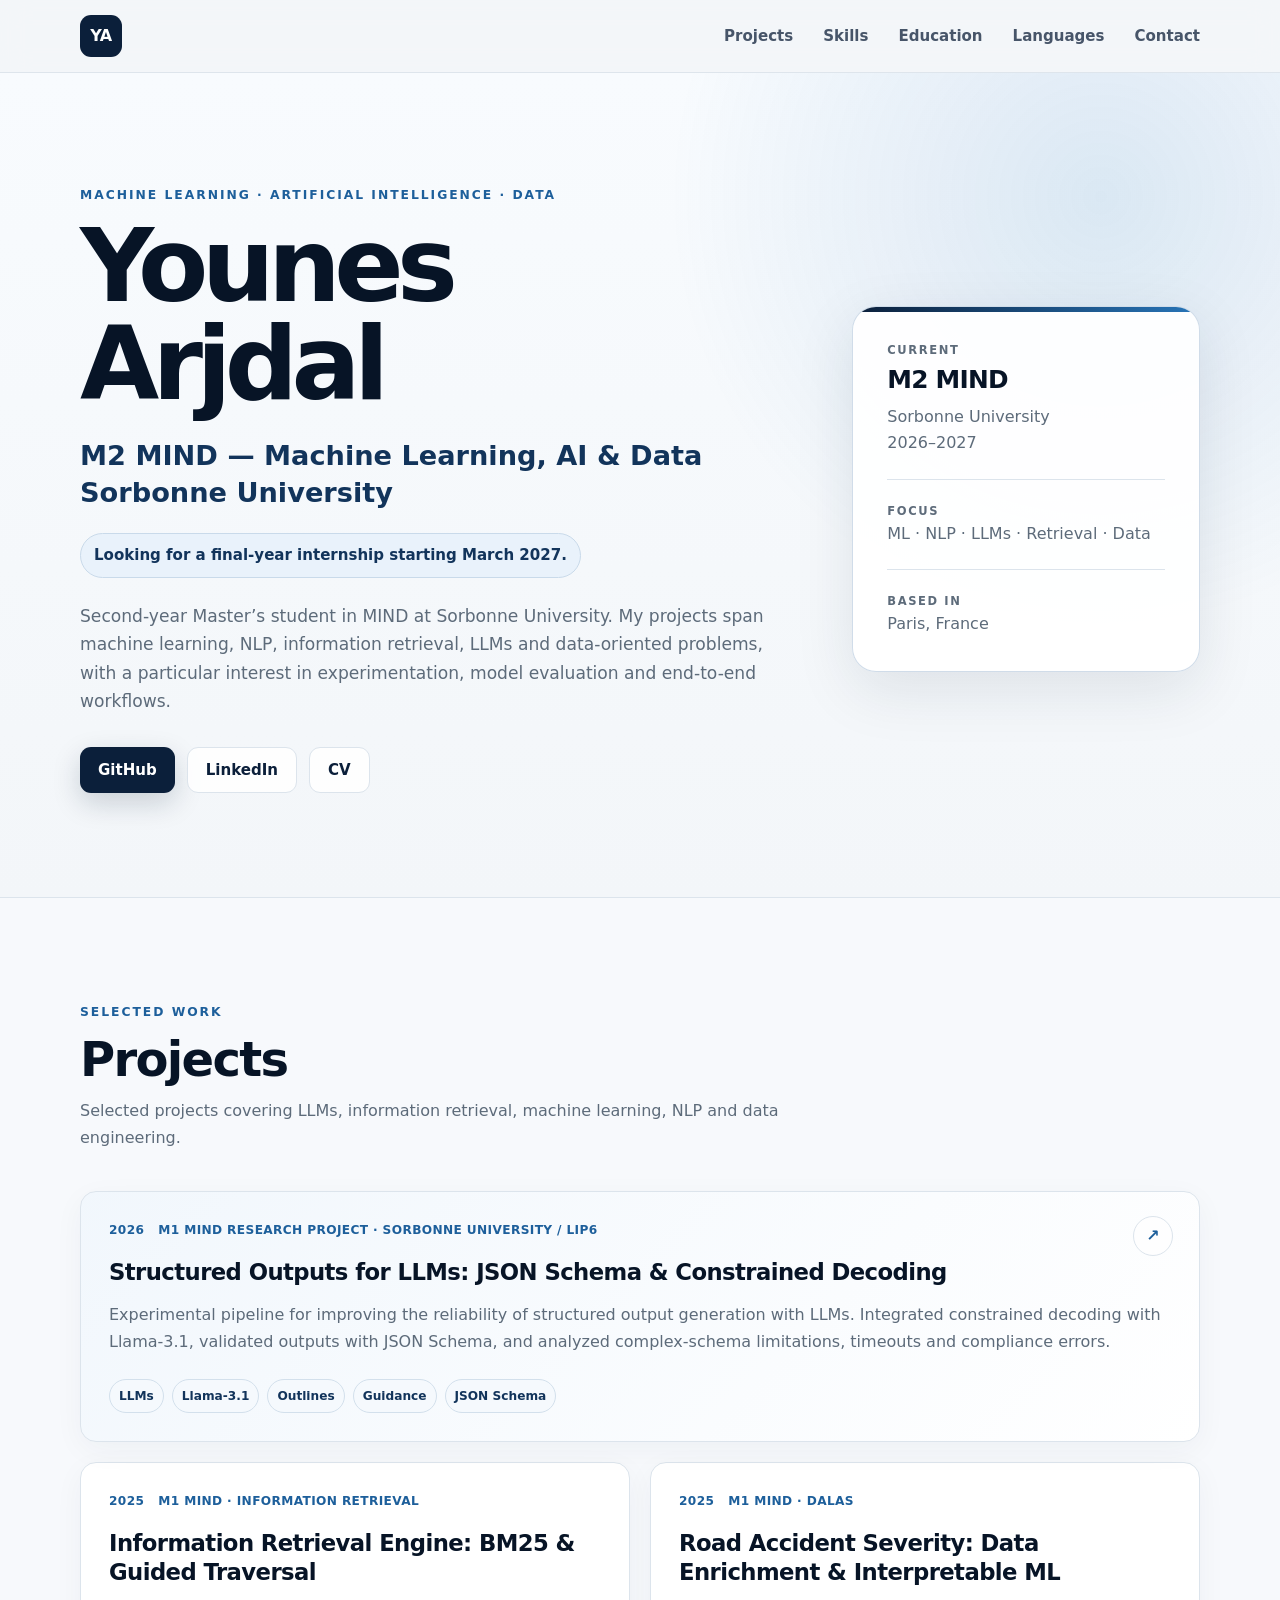
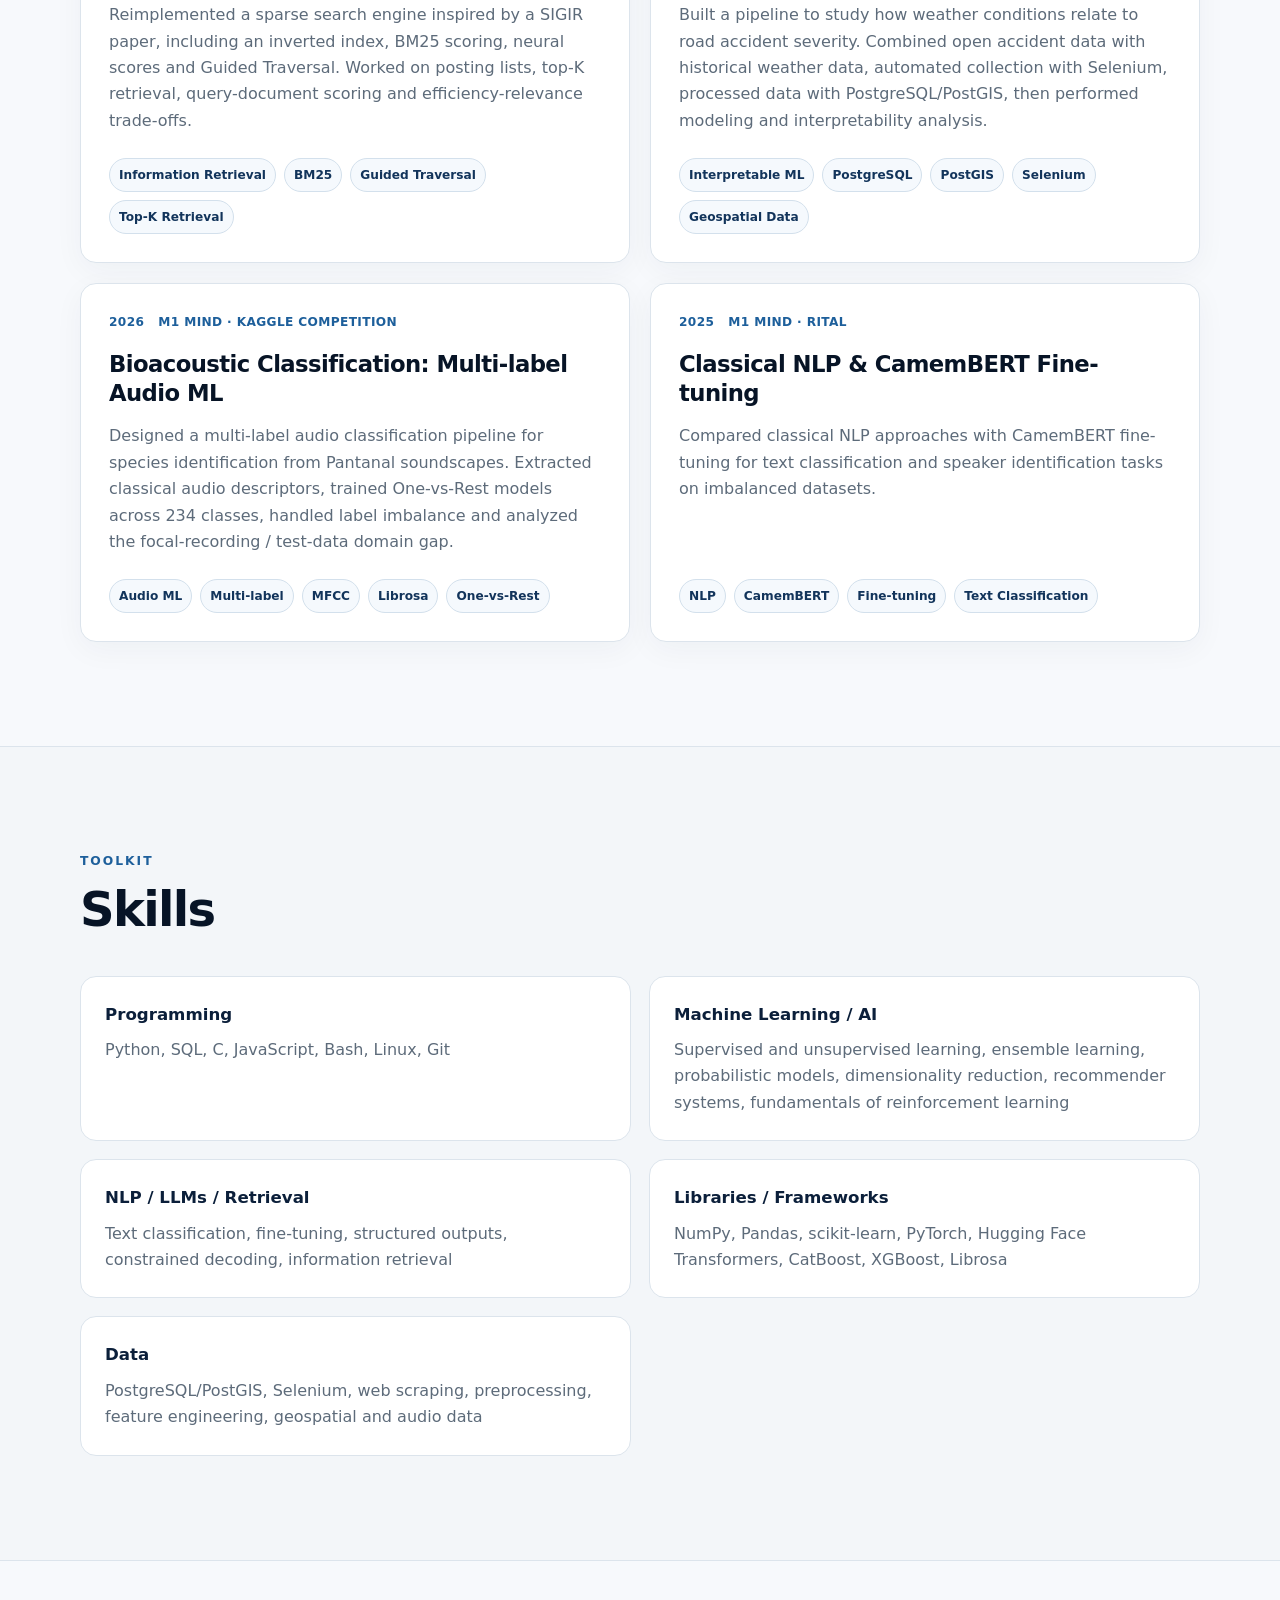
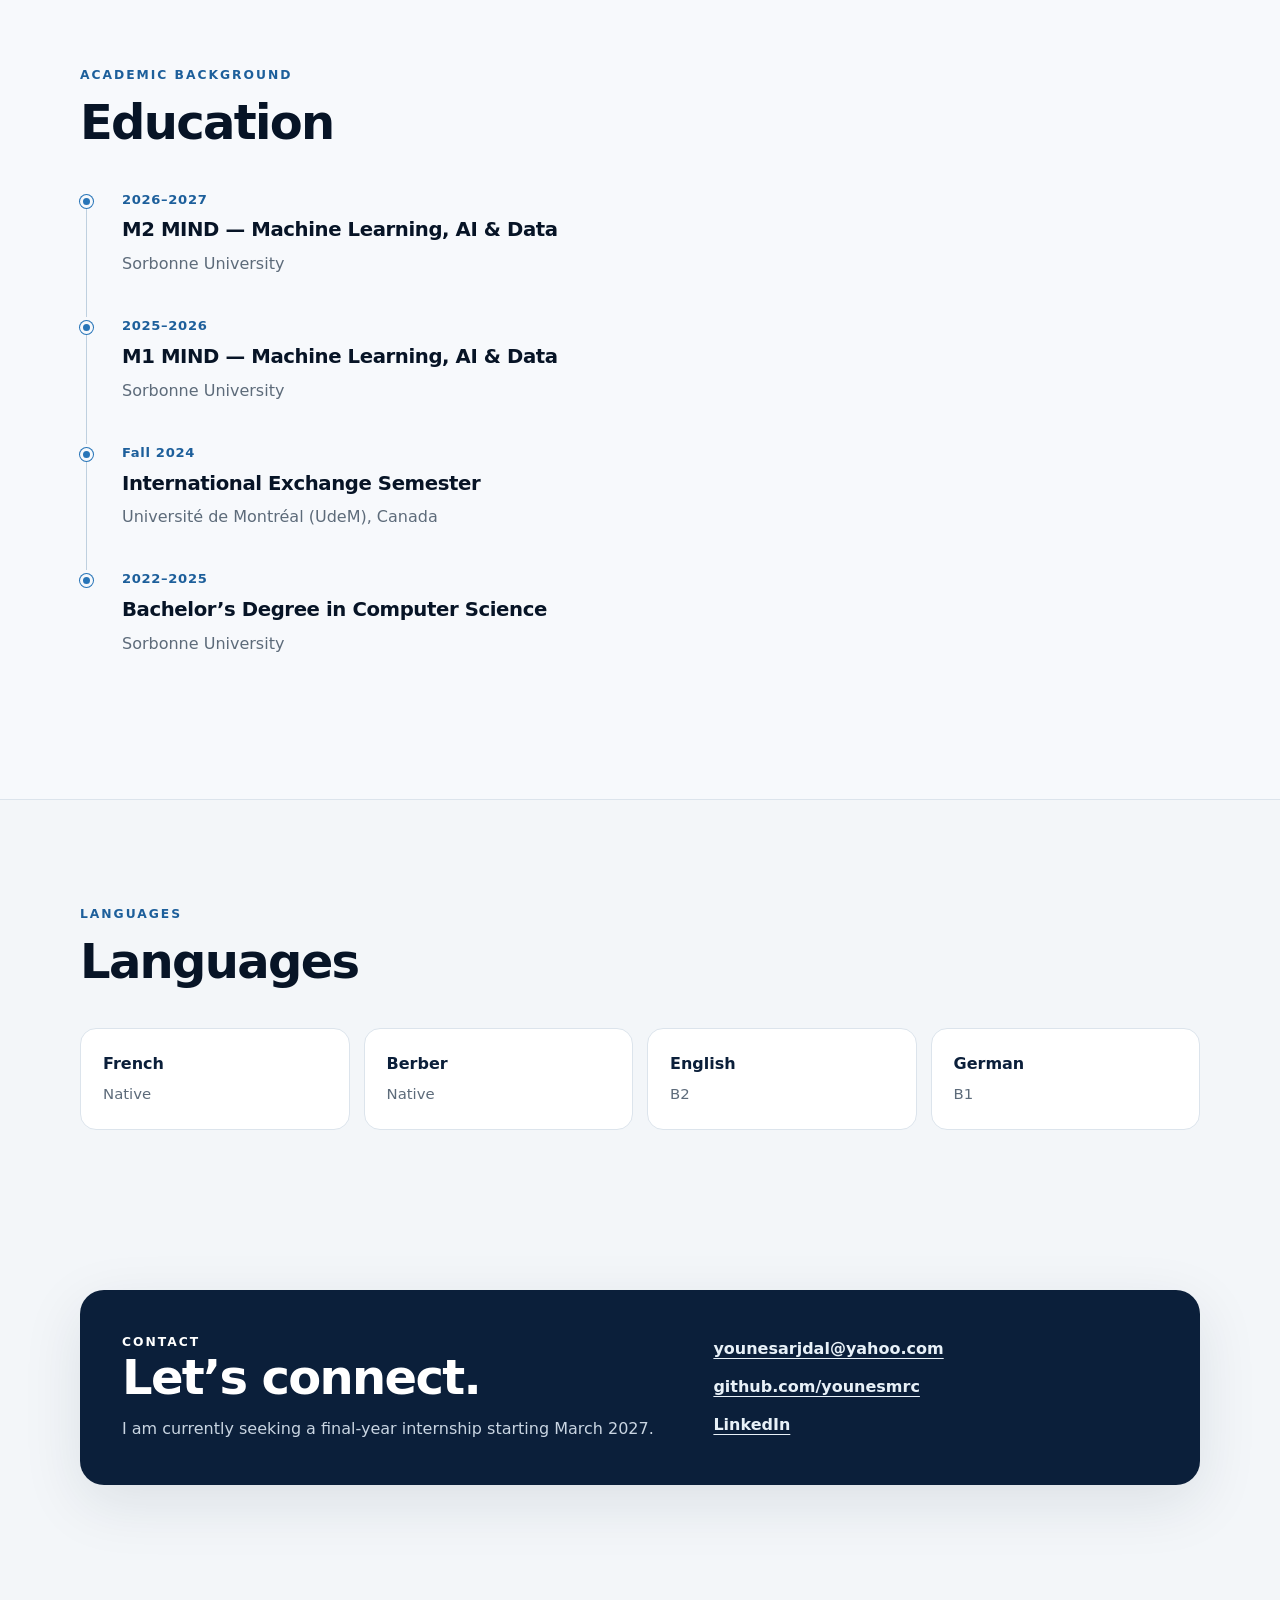
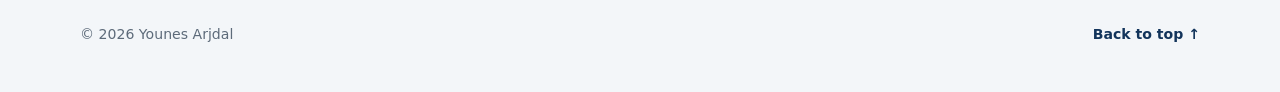
==== commit 95e6e841: "ordi" ====
--- a/index.html
+++ b/index.html
@@ -75,7 +75,7 @@
         </div>
 
         <div class="project-grid">
-          <article class="project-card project-featured">
+          <a class="project-card project-featured project-card-link" href="projects/structured-outputs.html" aria-label="View Structured Outputs for LLMs project">
             <div class="project-meta">
               <span>2026</span>
               <span>M1 MIND Research Project · Sorbonne University / LIP6</span>
@@ -89,8 +89,7 @@
             <div class="tags" aria-label="Project keywords">
               <span>LLMs</span><span>Llama-3.1</span><span>Outlines</span><span>Guidance</span><span>JSON Schema</span>
             </div>
-            <a class="project-link" href="projects/structured-outputs.html">View project <span aria-hidden="true">→</span></a>
-          </article>
+          </a>
 
           <article class="project-card">
             <div class="project-meta">
--- a/style.css
+++ b/style.css
@@ -679,146 +679,326 @@
   }
 }
 
-/* Project detail pages */
-.project-link {
+/* Clickable project cards */
+.project-card-link {
+  position: relative;
+  display: flex;
+  color: inherit;
+  text-decoration: none;
+  cursor: pointer;
+}
+
+.project-card-link::after {
+  position: absolute;
+  top: 24px;
+  right: 26px;
+  display: grid;
+  width: 38px;
+  height: 38px;
+  place-items: center;
+  border: 1px solid var(--slate-200);
+  border-radius: 50%;
+  background: rgba(255,255,255,.72);
+  color: var(--blue-700);
+  content: "↗";
+  font-size: 1rem;
+  font-weight: 800;
+  transition: transform 160ms ease, background 160ms ease, border-color 160ms ease;
+}
+
+.project-card-link:hover {
+  transform: translateY(-4px);
+  border-color: rgba(28, 100, 170, 0.34);
+  box-shadow: 0 20px 48px rgba(19, 48, 81, 0.13);
+}
+
+.project-card-link:hover::after {
+  transform: translate(2px,-2px);
+  border-color: rgba(28,100,170,.35);
+  background: #fff;
+}
+
+.project-card-link:focus-visible {
+  outline: 3px solid rgba(28, 100, 170, 0.32);
+  outline-offset: 4px;
+}
+
+.project-card-link .project-link {
   display: inline-flex;
   align-items: center;
   gap: 7px;
   margin-top: 22px;
   color: var(--blue-700);
   font-weight: 800;
-  text-decoration: none;
-}
-
-.project-link:hover { text-decoration: underline; text-underline-offset: 4px; }
-
-.project-hero {
-  padding-top: 92px;
+}
+
+/* Structured Outputs case study */
+.case-study-page { background: #f6f8fb; }
+.case-header { background: rgba(246,248,251,.9); }
+.project-nav { gap: 24px; }
+
+.case-hero {
+  position: relative;
+  overflow: hidden;
+  padding: 64px 0 54px;
   background:
-    radial-gradient(circle at 88% 20%, rgba(40, 117, 184, 0.17), transparent 25rem),
-    linear-gradient(180deg, #f8fbfe 0%, var(--page) 100%);
-}
-
-.project-hero-grid {
-  display: grid;
-  grid-template-columns: minmax(0, 1.45fr) minmax(300px, .7fr);
-  gap: 64px;
-  align-items: end;
-}
-
-.back-link {
-  display: inline-block;
-  margin-bottom: 32px;
+    radial-gradient(circle at 82% 10%, rgba(40,117,184,.15), transparent 28rem),
+    linear-gradient(180deg,#fbfdff 0%,#f4f7fb 100%);
+  border-bottom: 1px solid var(--slate-200);
+}
+
+.case-hero::before {
+  position: absolute;
+  top: -140px;
+  right: -80px;
+  width: 430px;
+  height: 430px;
+  border: 1px solid rgba(40,117,184,.11);
+  border-radius: 50%;
+  content: "";
+}
+
+.case-back {
+  display: inline-flex;
+  margin-bottom: 46px;
   color: var(--slate-600);
   font-size: .9rem;
   font-weight: 750;
   text-decoration: none;
 }
-
-.project-hero h1 {
-  max-width: 820px;
+.case-back:hover { color: var(--navy-900); }
+
+.case-hero-grid {
+  display: grid;
+  grid-template-columns: minmax(0,1.1fr) minmax(360px,.9fr);
+  gap: 72px;
+  align-items: center;
+}
+
+.case-hero-copy h1 {
+  max-width: 790px;
   margin: 0;
   color: var(--navy-950);
-  font-size: clamp(3.2rem, 7vw, 6.2rem);
-  line-height: .96;
-  letter-spacing: -.06em;
-}
-
-.project-subtitle {
-  margin: 18px 0 0;
+  font-size: clamp(3.8rem,7.5vw,7.1rem);
+  line-height: .91;
+  letter-spacing: -.065em;
+}
+
+.case-subtitle {
+  margin: 20px 0 0;
   color: var(--blue-700);
-  font-size: clamp(1.35rem, 3vw, 2rem);
-  font-weight: 760;
+  font-size: clamp(1.35rem,2.8vw,2.05rem);
+  font-weight: 780;
   letter-spacing: -.025em;
 }
 
-.project-lead {
-  max-width: 780px;
-  margin: 26px 0 0;
+.case-intro {
+  max-width: 700px;
+  margin: 28px 0 0;
   color: var(--slate-600);
   font-size: 1.12rem;
 }
 
-.project-facts {
+.case-tags { display:flex; flex-wrap:wrap; gap:8px; margin-top:24px; }
+.case-tags span {
+  padding: 7px 10px;
+  border: 1px solid #cfddea;
+  border-radius: 999px;
+  background: rgba(255,255,255,.7);
+  color: var(--navy-800);
+  font-size: .77rem;
+  font-weight: 760;
+}
+.case-actions { margin-top: 30px; }
+
+.case-visual { position: relative; }
+.visual-window {
   overflow: hidden;
-  border: 1px solid var(--slate-200);
-  border-radius: var(--radius-lg);
-  background: rgba(255,255,255,.94);
-  box-shadow: var(--shadow);
-}
-
-.project-facts div { padding: 18px 22px; border-bottom: 1px solid var(--slate-200); }
-.project-facts div:last-child { border-bottom: 0; }
-.project-facts span { display: block; margin-bottom: 4px; color: var(--slate-600); font-size: .72rem; font-weight: 800; letter-spacing: .1em; text-transform: uppercase; }
-.project-facts strong { display: block; color: var(--navy-900); font-size: .96rem; }
-
-.narrow-content { max-width: 840px; }
-.project-content h2 { margin: 0 0 22px; color: var(--navy-950); font-size: clamp(2rem,4vw,3.2rem); line-height: 1.08; letter-spacing: -.04em; }
-.project-content p { color: var(--slate-600); }
-.project-content .large-copy { color: var(--slate-900); font-size: 1.18rem; }
-
-.process-grid { display: grid; grid-template-columns: repeat(4,minmax(0,1fr)); gap: 14px; }
-.process-step { position: relative; padding: 24px; border: 1px solid var(--slate-200); border-radius: var(--radius-md); background: var(--surface); }
-.process-step span { color: var(--blue-700); font-size: .75rem; font-weight: 850; letter-spacing: .12em; }
-.process-step h3 { margin: 30px 0 8px; color: var(--navy-950); font-size: 1.08rem; }
-.process-step p { margin: 0; color: var(--slate-600); font-size: .92rem; }
-
-.split-copy { display: grid; grid-template-columns: 1fr 1fr; gap: 22px; margin-top: 22px; }
-.split-copy article { padding: 28px; border-radius: var(--radius-md); background: #edf4fa; }
-.split-copy h3 { margin: 0 0 9px; color: var(--navy-900); }
-.split-copy p { margin: 0; color: var(--slate-600); }
-
-.results-section { background: var(--navy-950); color: #fff; }
-.light-heading h2 { color: #fff; }
-.light-heading > p:last-child { color: #bdcad7; }
-.results-section .eyebrow { color: #7fc2ff; }
-.metric-grid { display: grid; grid-template-columns: repeat(3,minmax(0,1fr)); gap: 16px; }
-.metric-card { padding: 30px; border: 1px solid rgba(255,255,255,.13); border-radius: var(--radius-md); background: rgba(255,255,255,.055); }
-.metric-card.metric-highlight { background: rgba(40,117,184,.22); border-color: rgba(127,194,255,.34); }
-.metric-value { display: block; margin-bottom: 17px; font-size: clamp(2.7rem,6vw,4.8rem); font-weight: 850; line-height: 1; letter-spacing: -.055em; }
-.metric-card h3 { margin: 0 0 8px; font-size: 1.1rem; }
-.metric-card p { margin: 0; color: #bdcad7; font-size: .94rem; }
-
-.result-comparison { margin-top: 30px; overflow: hidden; border: 1px solid rgba(255,255,255,.14); border-radius: var(--radius-md); }
-.comparison-header,.comparison-row { display: grid; grid-template-columns: 1.15fr 1fr 1fr 1.15fr; }
-.comparison-header { background: rgba(255,255,255,.07); color: #95aabd; font-size: .72rem; font-weight: 800; letter-spacing: .06em; text-transform: uppercase; }
-.comparison-header div,.comparison-row div { padding: 17px 18px; border-right: 1px solid rgba(255,255,255,.11); }
-.comparison-header div:last-child,.comparison-row div:last-child { border-right: 0; }
-.comparison-row { border-top: 1px solid rgba(255,255,255,.11); }
-.comparison-row strong { display: block; color: #fff; }
-.comparison-row small { color: #95aabd; }
-
-.project-insight { max-width: 870px; margin-top: 44px; padding-left: 24px; border-left: 3px solid #5da8e7; }
-.project-insight h3 { margin: 0 0 12px; color: #fff; font-size: clamp(1.6rem,3vw,2.35rem); line-height: 1.2; letter-spacing: -.03em; }
-.project-insight p:last-child { margin: 0; color: #bdcad7; }
-
-.failure-grid { display: grid; grid-template-columns: 1fr 1fr; gap: 20px; }
-.failure-card { padding: 30px; border: 1px solid var(--slate-200); border-radius: var(--radius-md); background: var(--surface); }
-.failure-label { color: var(--blue-700); font-size: .76rem; font-weight: 850; letter-spacing: .12em; text-transform: uppercase; }
-.failure-card h3 { margin: 18px 0 10px; color: var(--navy-950); font-size: 1.45rem; }
-.failure-card p { margin: 0; color: var(--slate-600); }
-.failure-card code { padding: 2px 5px; border-radius: 5px; background: var(--slate-100); color: var(--navy-800); }
-.method-note { max-width: 880px; margin: 26px 0 0; padding: 17px 19px; border-left: 3px solid var(--blue-600); background: #eaf3fb; color: var(--slate-700); }
-
-.report-card { display: flex; align-items: center; justify-content: space-between; gap: 42px; padding: 38px; border: 1px solid var(--slate-200); border-radius: var(--radius-lg); background: var(--surface); }
-.report-card h2 { margin: 0 0 10px; color: var(--navy-950); font-size: clamp(2rem,4vw,3rem); letter-spacing: -.04em; }
-.report-card p:last-child { max-width: 720px; margin: 0; color: var(--slate-600); }
-
-@media (max-width: 900px) {
-  .project-hero-grid { grid-template-columns: 1fr; gap: 38px; }
-  .process-grid { grid-template-columns: repeat(2,minmax(0,1fr)); }
-  .metric-grid { grid-template-columns: 1fr; }
-  .comparison-header { display: none; }
-  .comparison-row { grid-template-columns: 1fr 1fr; }
-  .comparison-row div { border-bottom: 1px solid rgba(255,255,255,.11); }
-  .failure-grid,.split-copy { grid-template-columns: 1fr; }
+  border: 1px solid #cbd9e6;
+  border-radius: 22px;
+  background: #0b1b2f;
+  box-shadow: 0 28px 70px rgba(7,20,38,.2);
+  transform: rotate(1deg);
+}
+.visual-topbar {
+  display:flex;
+  align-items:center;
+  gap:7px;
+  padding: 14px 16px;
+  background: #10253f;
+  border-bottom: 1px solid rgba(255,255,255,.08);
+}
+.visual-topbar span { width:9px; height:9px; border-radius:50%; background:#66819d; }
+.visual-topbar small { margin-left:auto; color:#8fa6bb; font-family:ui-monospace,SFMono-Regular,Menlo,monospace; font-size:.67rem; }
+.visual-body { padding: 30px; color:#fff; }
+.schema-chip {
+  width: fit-content;
+  margin: 0 auto;
+  padding: 10px 16px;
+  border: 1px solid rgba(127,194,255,.4);
+  border-radius: 11px;
+  background: rgba(40,117,184,.16);
+  color: #d8edff;
+  font-family: ui-monospace,SFMono-Regular,Menlo,monospace;
+  font-weight:700;
+}
+.visual-arrow { margin: 8px 0; color:#6f91b0; text-align:center; }
+.visual-frameworks { display:grid; grid-template-columns:1fr auto 1fr; gap:10px; align-items:center; }
+.visual-frameworks > div {
+  padding: 14px;
+  border: 1px solid rgba(255,255,255,.1);
+  border-radius: 13px;
+  background: rgba(255,255,255,.055);
+  text-align:center;
+}
+.visual-frameworks strong,.visual-frameworks small { display:block; }
+.visual-frameworks small { margin-top:2px; color:#8fa6bb; font-size:.7rem; }
+.visual-frameworks > span { color:#637c94; font-size:.7rem; text-transform:uppercase; }
+.llm-node { display:flex; justify-content:space-between; gap:12px; padding:12px 14px; border:1px solid rgba(255,255,255,.1); border-radius:12px; background:rgba(255,255,255,.04); }
+.llm-node span { color:#7fc2ff; font-weight:800; }
+.llm-node strong { font-size:.88rem; }
+.json-preview { margin:0; padding:15px 18px; border:1px solid rgba(95,220,160,.24); border-radius:12px; background:#071421; color:#9ae6bd; font-size:.82rem; line-height:1.55; }
+.validator-line { display:flex; align-items:center; gap:8px; margin-top:12px; color:#abc0d3; font-size:.78rem; }
+.validator-line span { display:grid; width:20px; height:20px; place-items:center; border-radius:50%; background:rgba(95,220,160,.16); color:#88e1b2; font-weight:900; }
+
+.case-facts {
+  display:grid;
+  grid-template-columns:repeat(4,minmax(0,1fr));
+  margin-top: 56px;
+  overflow:hidden;
+  border:1px solid var(--slate-200);
+  border-radius:17px;
+  background:rgba(255,255,255,.78);
+}
+.case-facts div { padding:18px 20px; border-right:1px solid var(--slate-200); }
+.case-facts div:last-child { border-right:0; }
+.case-facts span,.setup-grid span { display:block; margin-bottom:5px; color:var(--slate-600); font-size:.68rem; font-weight:800; letter-spacing:.11em; text-transform:uppercase; }
+.case-facts strong { color:var(--navy-900); font-size:.92rem; }
+
+.case-section { padding: 100px 0; }
+.case-section-soft { background:#fff; border-top:1px solid var(--slate-200); border-bottom:1px solid var(--slate-200); }
+.case-two-col { display:grid; grid-template-columns:180px minmax(0,820px); gap:68px; }
+.case-section-label { display:flex; align-items:flex-start; gap:12px; padding-top:7px; color:var(--blue-700); }
+.case-section-label span { display:grid; width:34px; height:34px; place-items:center; border:1px solid #c8d8e7; border-radius:50%; background:#fff; font-size:.7rem; font-weight:850; }
+.case-section-label p { margin:6px 0 0; font-size:.76rem; font-weight:850; letter-spacing:.13em; text-transform:uppercase; }
+.case-prose h2,.case-heading-row h2 { margin:0 0 20px; color:var(--navy-950); font-size:clamp(2.2rem,4.6vw,4rem); line-height:1.03; letter-spacing:-.045em; }
+.case-prose p,.case-heading-row > div:last-child > p { color:var(--slate-600); }
+.case-lead { margin-top:0; color:var(--slate-900)!important; font-size:1.2rem; }
+.case-heading-row { display:grid; grid-template-columns:180px minmax(0,760px); gap:68px; margin-bottom:52px; }
+.case-heading-row > div:last-child > p { max-width:700px; margin:0; }
+
+.pipeline-board { display:grid; grid-template-columns:1fr 42px 1fr 42px 1fr 42px 1fr; align-items:stretch; }
+.pipeline-node {
+  position:relative;
+  min-height:230px;
+  padding:24px;
+  border:1px solid var(--slate-200);
+  border-radius:18px;
+  background:#f9fbfd;
+}
+.pipeline-number { position:absolute; top:18px; right:19px; color:#96a7b8; font-size:.68rem; font-weight:850; }
+.pipeline-icon { display:grid; width:46px; height:46px; place-items:center; margin-bottom:36px; border-radius:12px; background:var(--navy-900); color:#fff; font-family:ui-monospace,SFMono-Regular,Menlo,monospace; font-weight:800; }
+.pipeline-node h3 { margin:0 0 8px; color:var(--navy-950); font-size:1.18rem; }
+.pipeline-node p { margin:0; color:var(--slate-600); font-size:.9rem; }
+.pipeline-connector { display:grid; place-items:center; color:#8ca0b4; font-size:1.4rem; }
+.method-cards { display:grid; grid-template-columns:1fr 1fr; gap:18px; margin-top:28px; }
+.method-cards article { padding:28px; border:1px solid var(--slate-200); border-radius:18px; background:#fff; }
+.method-kicker { color:var(--blue-700); font-size:.7rem; font-weight:850; letter-spacing:.13em; text-transform:uppercase; }
+.method-cards h3 { margin:10px 0 8px; color:var(--navy-950); font-size:1.25rem; }
+.method-cards p { margin:0; color:var(--slate-600); }
+
+.case-results { background:#071426; color:#fff; }
+.case-heading-light h2 { color:#fff; }
+.case-heading-light > div:last-child > p { color:#aabed1; }
+.case-results .case-section-label { color:#7fc2ff; }
+.case-results .case-section-label span { border-color:rgba(127,194,255,.35); background:rgba(127,194,255,.08); color:#b8ddff; }
+.scoreboard { max-width:960px; padding:10px 0; }
+.score-row { display:grid; grid-template-columns:220px minmax(0,1fr) 90px; gap:22px; align-items:center; padding:16px 0; }
+.score-name strong,.score-name span { display:block; }
+.score-name span { color:#8097ac; font-size:.76rem; }
+.score-track { height:14px; overflow:hidden; border-radius:999px; background:rgba(255,255,255,.08); }
+.score-track span { display:block; width:max(var(--score),7px); height:100%; border-radius:inherit; background:#5a7894; }
+.score-row-highlight .score-track span { background:#63b2f3; }
+.score-row-highlight .score-value { color:#8ecbff; }
+.score-value { font-size:1.2rem; font-weight:850; text-align:right; }
+.result-cards { display:grid; grid-template-columns:repeat(4,minmax(0,1fr)); gap:14px; margin-top:36px; }
+.result-cards article { padding:24px; border:1px solid rgba(255,255,255,.12); border-radius:16px; background:rgba(255,255,255,.045); }
+.result-number { display:block; margin-bottom:16px; color:#fff; font-size:2rem; font-weight:850; letter-spacing:-.04em; }
+.result-cards p { margin:0; color:#9fb2c4; font-size:.88rem; }
+.key-finding { display:grid; grid-template-columns:58px minmax(0,720px); gap:22px; margin-top:48px; padding-top:42px; border-top:1px solid rgba(255,255,255,.12); }
+.finding-mark { color:#63b2f3; font-size:2.6rem; line-height:1; }
+.key-finding h3 { margin:0 0 12px; color:#fff; font-size:clamp(1.9rem,3.3vw,3rem); line-height:1.1; letter-spacing:-.035em; }
+.key-finding p:last-child { margin:0; color:#aabed1; }
+
+.framework-compare { display:grid; grid-template-columns:1fr 1fr; gap:20px; }
+.framework-panel { padding:34px; border:1px solid var(--slate-200); border-radius:20px; background:#fff; }
+.framework-panel-accent { border-color:#b8d3eb; background:linear-gradient(145deg,#f8fcff,#eef6fd); }
+.framework-title { display:flex; align-items:baseline; justify-content:space-between; gap:20px; padding-bottom:20px; border-bottom:1px solid var(--slate-200); }
+.framework-title span { color:var(--navy-950); font-size:1.25rem; font-weight:850; }
+.framework-title small { color:var(--slate-600); }
+.framework-panel h3 { margin:28px 0 10px; color:var(--navy-950); font-size:2rem; letter-spacing:-.035em; }
+.framework-panel p { color:var(--slate-600); }
+.framework-panel code { padding:2px 5px; border-radius:5px; background:var(--slate-100); color:var(--navy-800); }
+.failure-stat { display:flex; align-items:baseline; gap:12px; margin-top:26px; padding-top:22px; border-top:1px solid var(--slate-200); }
+.failure-stat strong { color:var(--navy-950); font-size:2rem; }
+.failure-stat span { color:var(--slate-600); font-size:.84rem; }
+.caveat-card { display:grid; grid-template-columns:180px 1fr; gap:28px; margin-top:20px; padding:22px 26px; border:1px dashed #b7c8d8; border-radius:16px; background:#f9fbfd; }
+.caveat-card span { color:var(--blue-700); font-size:.72rem; font-weight:850; letter-spacing:.1em; text-transform:uppercase; }
+.caveat-card p { margin:0; color:var(--slate-600); }
+
+.setup-grid { display:grid; grid-template-columns:1fr 1fr; gap:12px; margin:28px 0; }
+.setup-grid div { padding:18px; border:1px solid var(--slate-200); border-radius:14px; background:#f9fbfd; }
+.setup-grid strong { color:var(--navy-900); }
+
+.case-report { padding: 96px 0 110px; background:#eef3f8; }
+.report-preview-card { display:grid; grid-template-columns:minmax(0,1fr) 330px; gap:64px; align-items:center; padding:52px; border:1px solid #cfdae5; border-radius:24px; background:#fff; box-shadow:0 18px 60px rgba(15,35,58,.08); }
+.report-preview-copy h2 { max-width:650px; margin:0 0 16px; color:var(--navy-950); font-size:clamp(2.2rem,4vw,3.8rem); line-height:1.04; letter-spacing:-.045em; }
+.report-preview-copy p:not(.eyebrow) { max-width:650px; color:var(--slate-600); }
+.report-preview-copy .button { margin-top:14px; }
+.report-sheet { min-height:390px; padding:34px 30px; border:1px solid #d6dde5; background:#fbfbfa; box-shadow:0 18px 32px rgba(10,20,30,.12); transform:rotate(2deg); color:#252b31; }
+.report-sheet span { display:block; margin-bottom:48px; font-size:.64rem; font-weight:700; letter-spacing:.13em; text-transform:uppercase; }
+.report-sheet strong { display:block; font-family:Georgia,serif; font-size:1.9rem; line-height:1.08; }
+.report-sheet small { display:block; margin-top:18px; color:#65707b; font-family:Georgia,serif; line-height:1.45; }
+.report-lines { height:92px; margin-top:52px; background:repeating-linear-gradient(to bottom,#cfd4d9 0,#cfd4d9 1px,transparent 1px,transparent 15px); opacity:.7; }
+
+@media (max-width: 980px) {
+  .case-hero-grid { grid-template-columns:1fr; gap:52px; }
+  .case-visual { max-width:640px; }
+  .visual-window { transform:none; }
+  .case-facts { grid-template-columns:1fr 1fr; }
+  .case-facts div:nth-child(2) { border-right:0; }
+  .case-facts div:nth-child(-n+2) { border-bottom:1px solid var(--slate-200); }
+  .case-two-col,.case-heading-row { grid-template-columns:1fr; gap:24px; }
+  .pipeline-board { grid-template-columns:1fr 22px 1fr; gap:8px; }
+  .pipeline-node:nth-of-type(3), .pipeline-node:nth-of-type(4) { margin-top:18px; }
+  .pipeline-board .pipeline-connector:nth-of-type(2) { display:none; }
+  .result-cards { grid-template-columns:1fr 1fr; }
+  .report-preview-card { grid-template-columns:1fr; }
+  .report-sheet { max-width:360px; }
 }
 
 @media (max-width: 720px) {
-  .project-nav a:not(:first-child) { display: none; }
-  .project-hero { padding-top: 64px; }
-  .process-grid { grid-template-columns: 1fr; }
-  .comparison-row { grid-template-columns: 1fr; }
-  .comparison-row div { border-right: 0; }
-  .report-card { align-items: flex-start; flex-direction: column; }
-}
+  .project-nav { display:none; }
+  .case-hero { padding-top:42px; }
+  .case-back { margin-bottom:34px; }
+  .case-hero-copy h1 { font-size:clamp(3.2rem,17vw,5rem); }
+  .case-facts { grid-template-columns:1fr; }
+  .case-facts div { border-right:0; border-bottom:1px solid var(--slate-200); }
+  .case-facts div:last-child { border-bottom:0; }
+  .case-section { padding:76px 0; }
+  .pipeline-board { grid-template-columns:1fr; gap:10px; }
+  .pipeline-connector { min-height:22px; transform:rotate(90deg); }
+  .method-cards,.framework-compare,.setup-grid { grid-template-columns:1fr; }
+  .score-row { grid-template-columns:1fr 72px; gap:10px 16px; }
+  .score-name { grid-column:1 / -1; }
+  .score-value { grid-column:2; grid-row:2; }
+  .score-track { grid-column:1; grid-row:2; }
+  .result-cards { grid-template-columns:1fr; }
+  .key-finding { grid-template-columns:1fr; }
+  .finding-mark { display:none; }
+  .caveat-card { grid-template-columns:1fr; gap:8px; }
+  .report-preview-card { padding:30px; }
+  .report-sheet { min-height:320px; }
+  .visual-frameworks { grid-template-columns:1fr; }
+  .visual-frameworks > span { text-align:center; }
+}
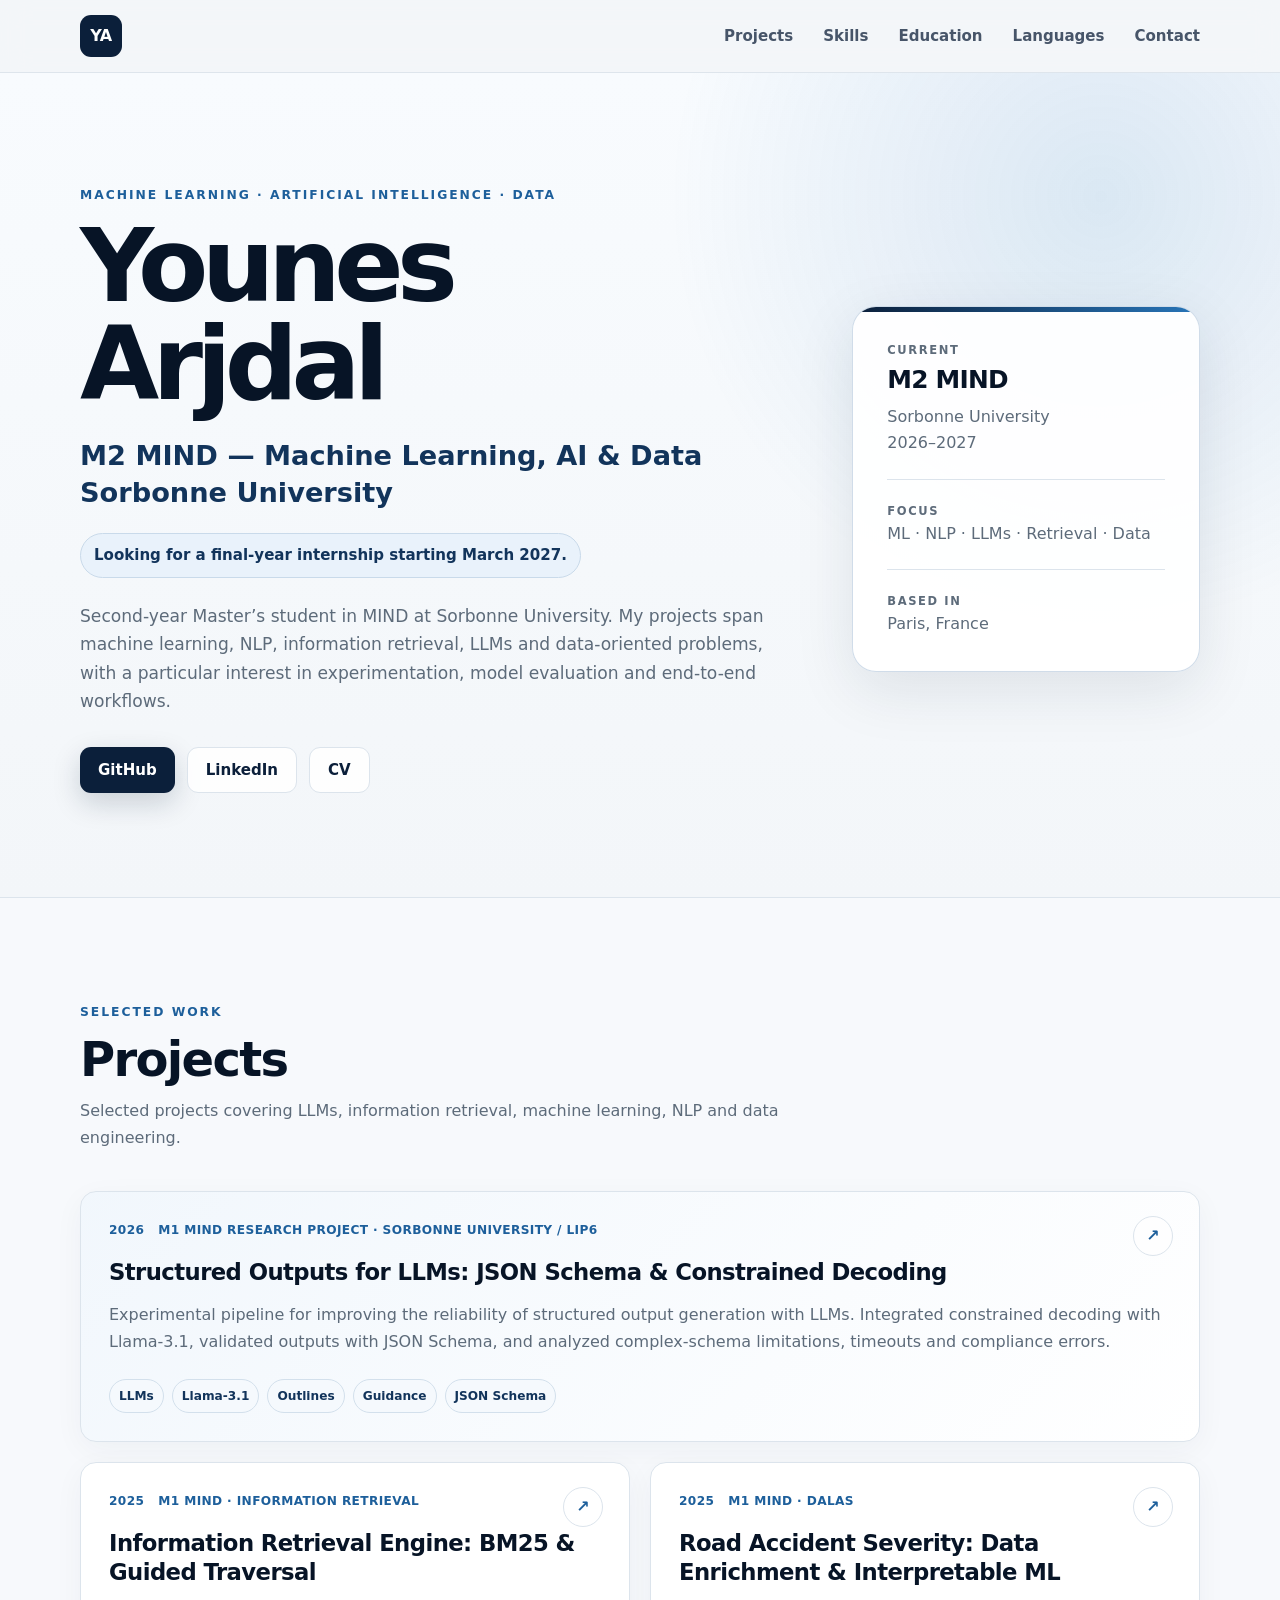
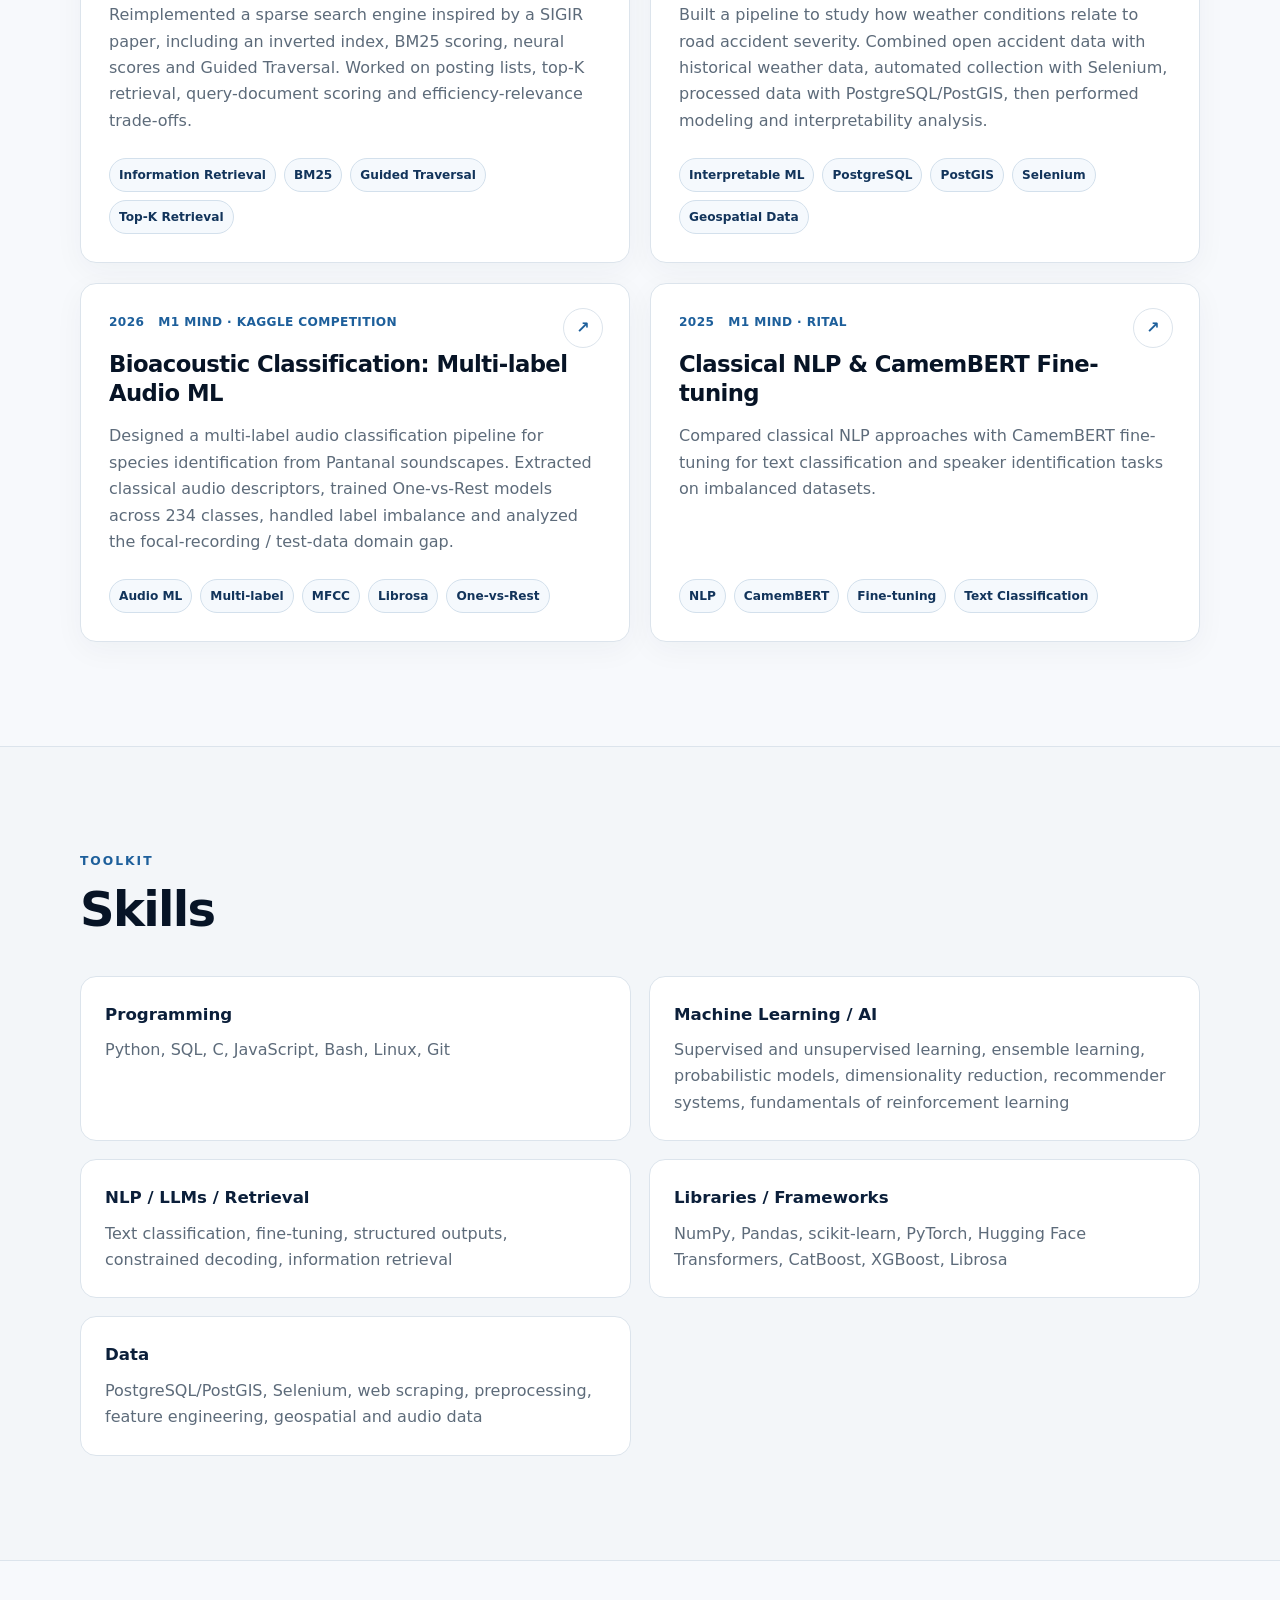
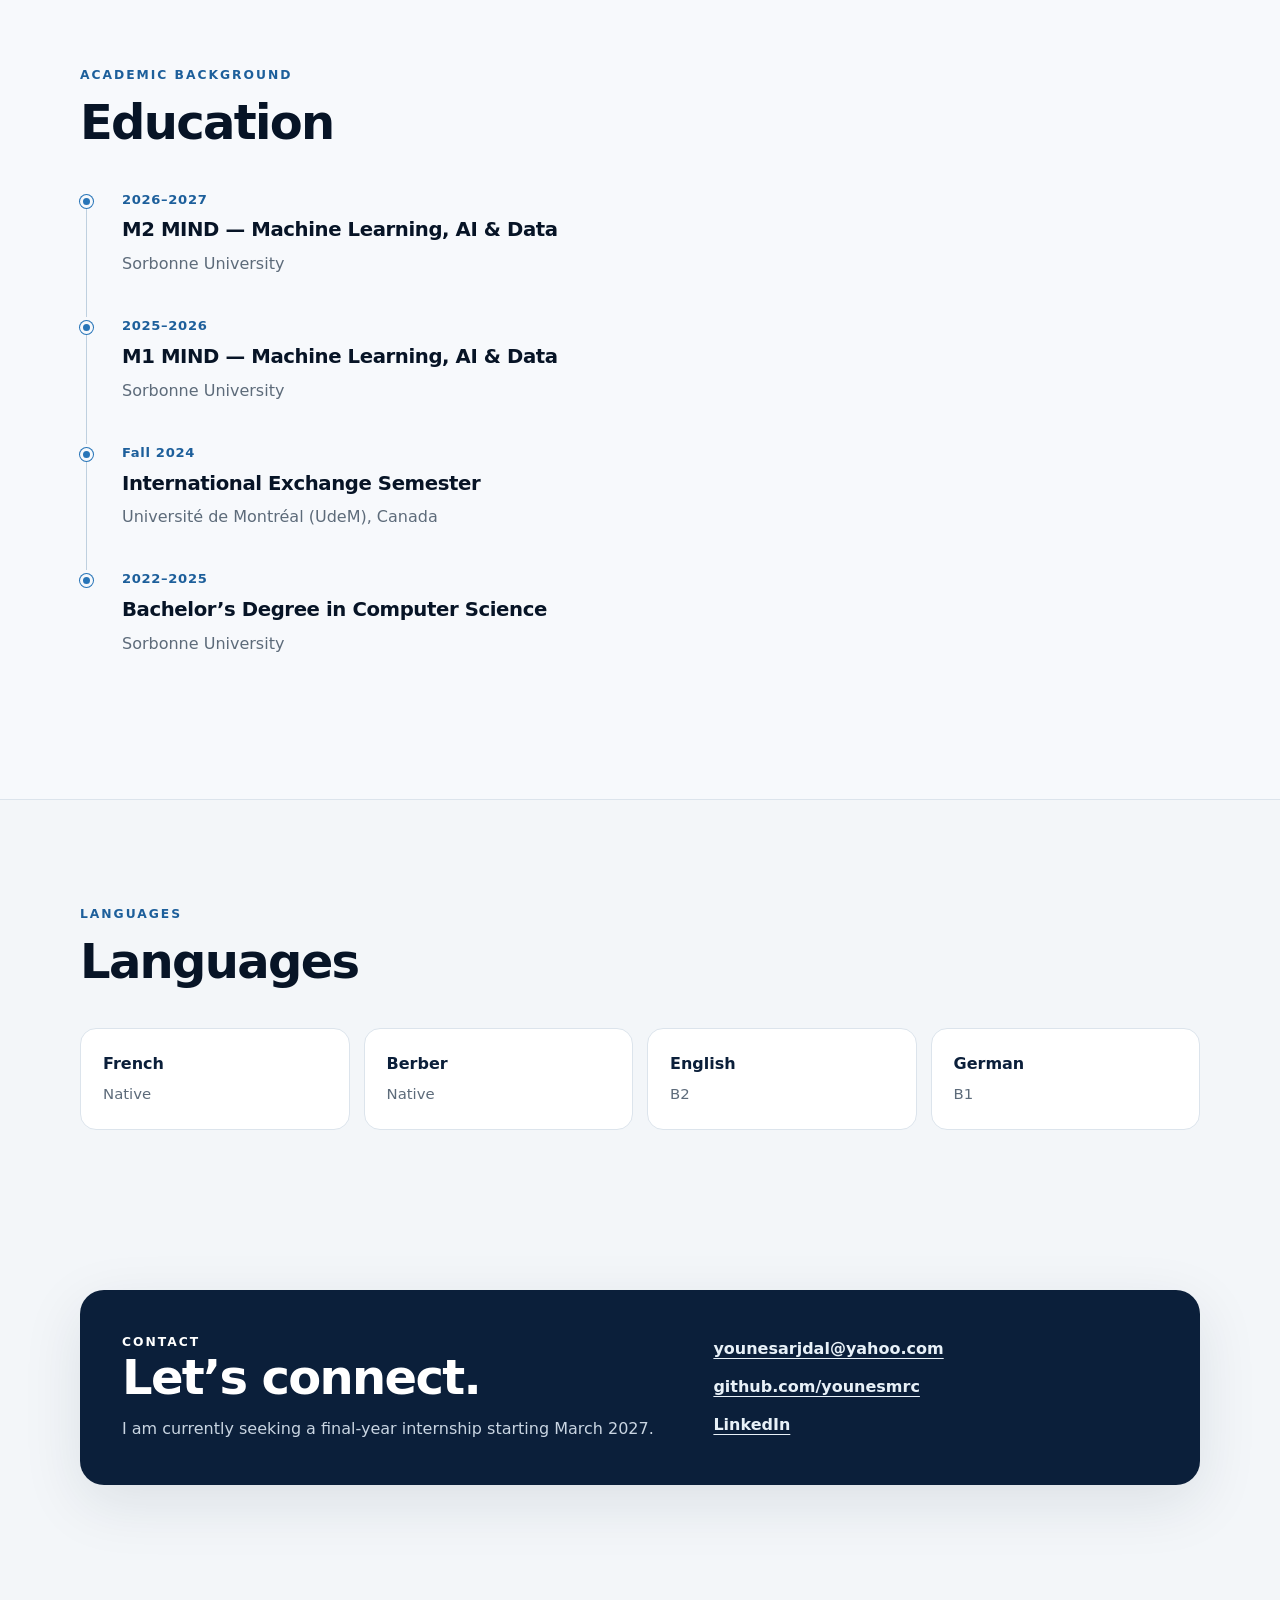
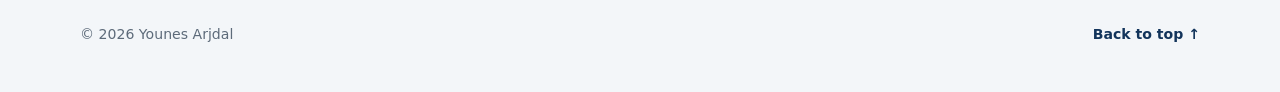
==== commit da50c03e: "ordi" ====
--- a/index.html
+++ b/index.html
@@ -91,7 +91,7 @@
             </div>
           </a>
 
-          <article class="project-card">
+          <a class="project-card project-card-link" href="projects/information-retrieval.html" aria-label="View Information Retrieval Engine project">
             <div class="project-meta">
               <span>2025</span>
               <span>M1 MIND · Information Retrieval</span>
@@ -105,9 +105,9 @@
             <div class="tags">
               <span>Information Retrieval</span><span>BM25</span><span>Guided Traversal</span><span>Top-K Retrieval</span>
             </div>
-          </article>
-
-          <article class="project-card">
+          </a>
+
+          <a class="project-card project-card-link" href="projects/road-accident-severity.html" aria-label="View Road Accident Severity project">
             <div class="project-meta">
               <span>2025</span>
               <span>M1 MIND · DALAS</span>
@@ -121,9 +121,9 @@
             <div class="tags">
               <span>Interpretable ML</span><span>PostgreSQL</span><span>PostGIS</span><span>Selenium</span><span>Geospatial Data</span>
             </div>
-          </article>
-
-          <article class="project-card">
+          </a>
+
+          <a class="project-card project-card-link" href="projects/bioacoustic-classification.html" aria-label="View Bioacoustic Classification project">
             <div class="project-meta">
               <span>2026</span>
               <span>M1 MIND · Kaggle Competition</span>
@@ -137,9 +137,9 @@
             <div class="tags">
               <span>Audio ML</span><span>Multi-label</span><span>MFCC</span><span>Librosa</span><span>One-vs-Rest</span>
             </div>
-          </article>
-
-          <article class="project-card">
+          </a>
+
+          <a class="project-card project-card-link" href="projects/camembert-nlp.html" aria-label="View Classical NLP and CamemBERT project">
             <div class="project-meta">
               <span>2025</span>
               <span>M1 MIND · RITAL</span>
@@ -152,7 +152,7 @@
             <div class="tags">
               <span>NLP</span><span>CamemBERT</span><span>Fine-tuning</span><span>Text Classification</span>
             </div>
-          </article>
+          </a>
         </div>
       </div>
     </section>
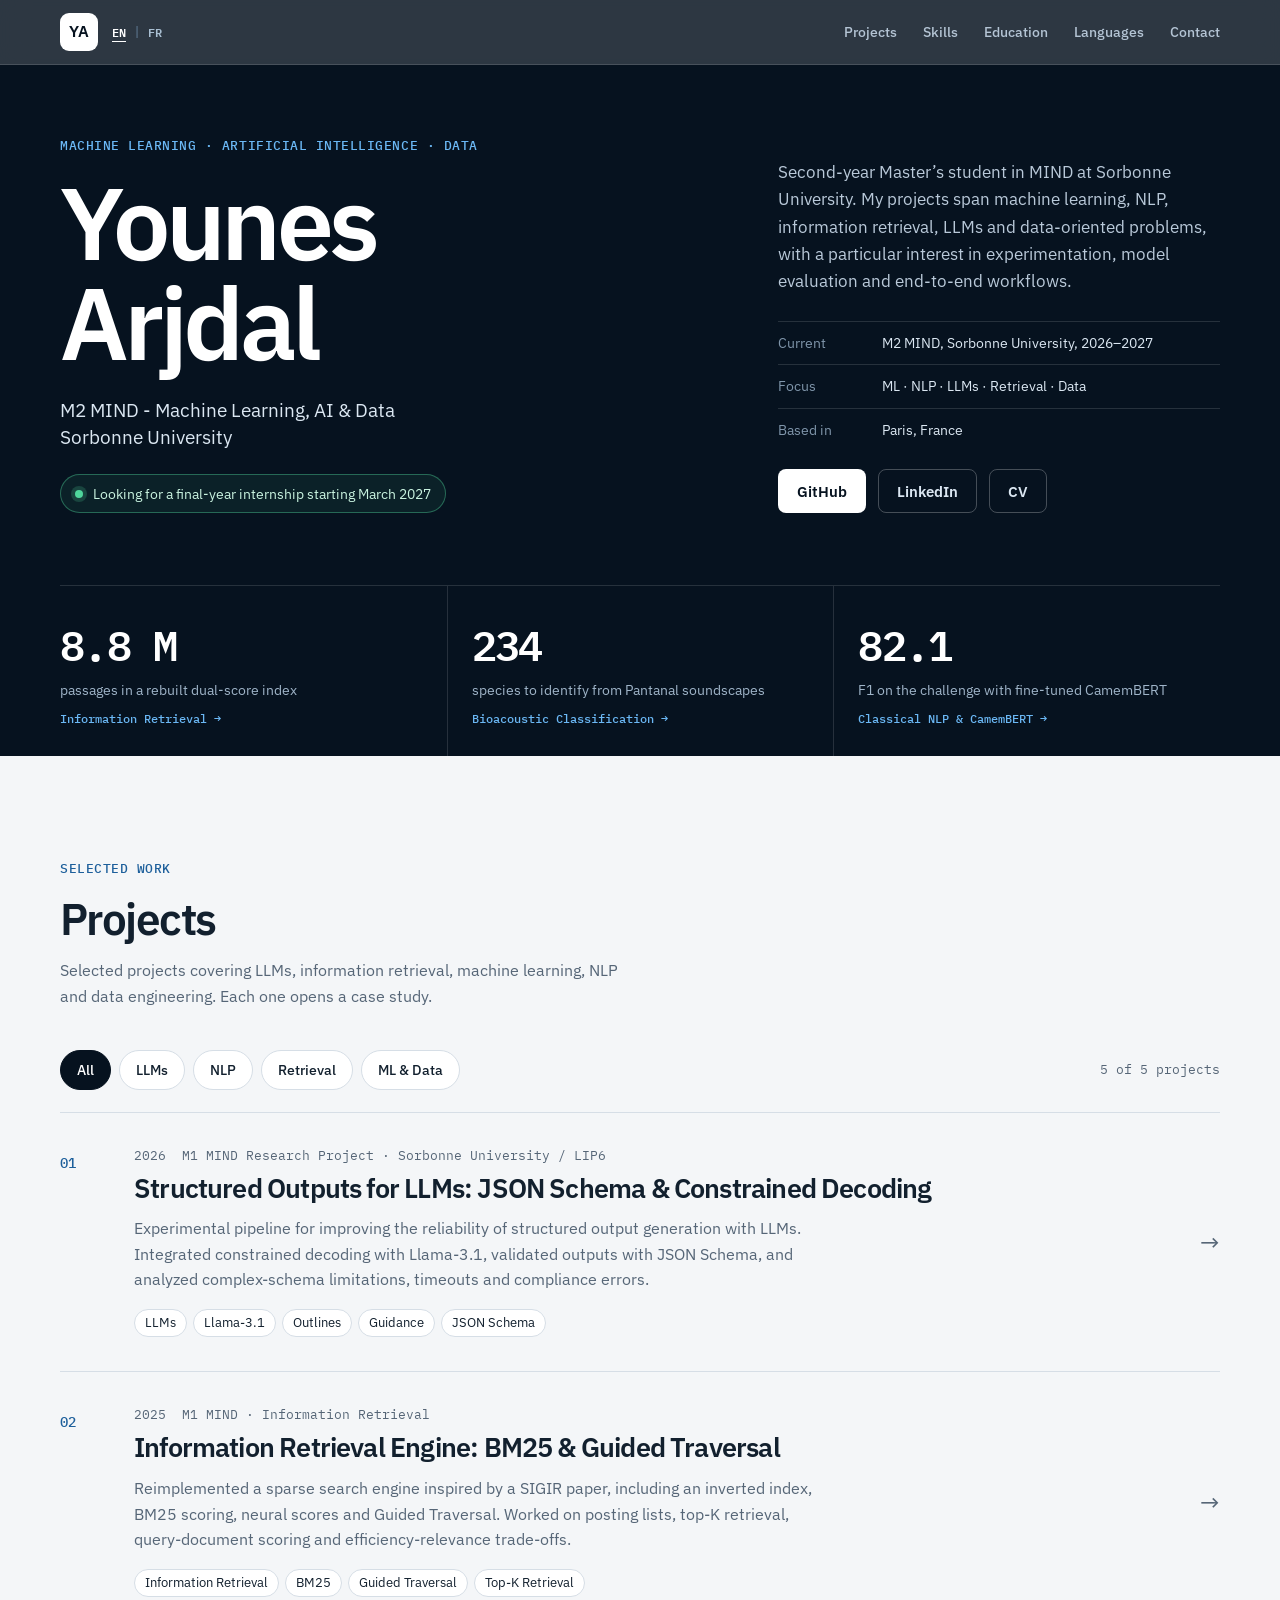
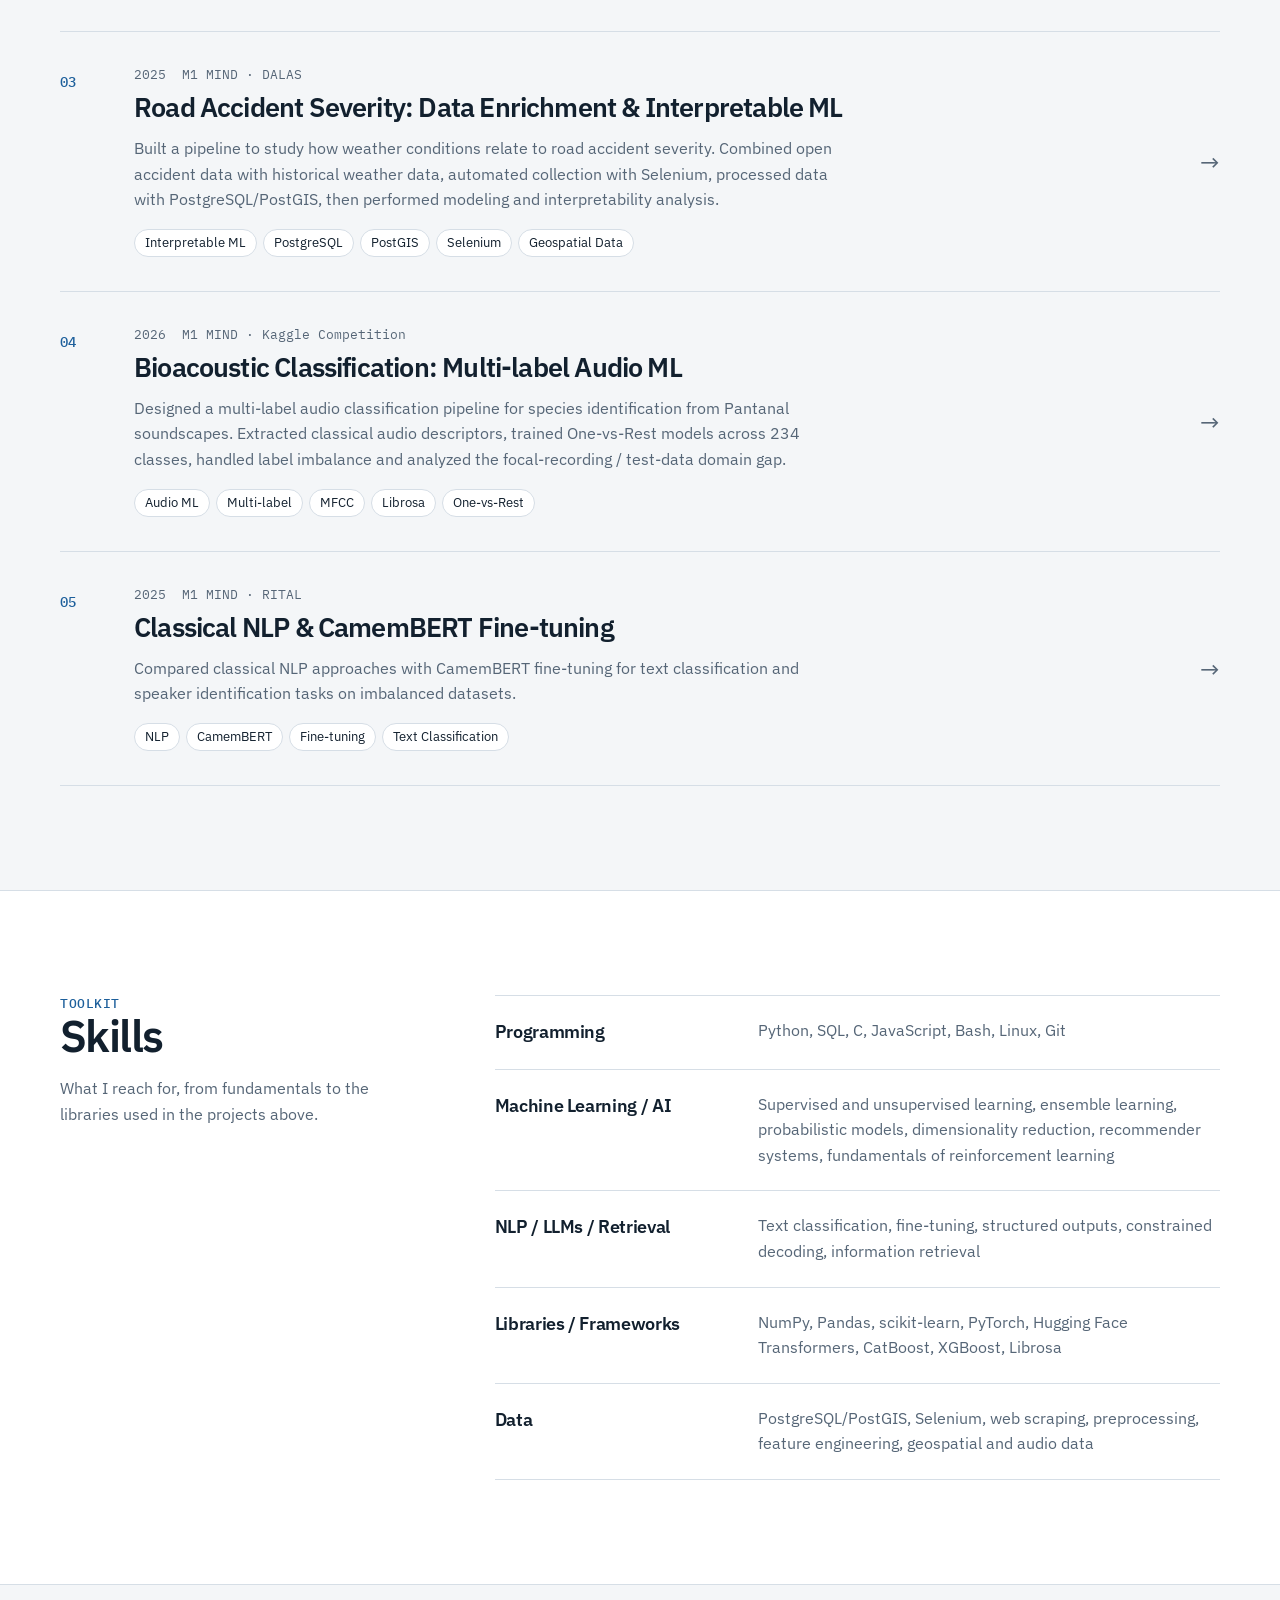
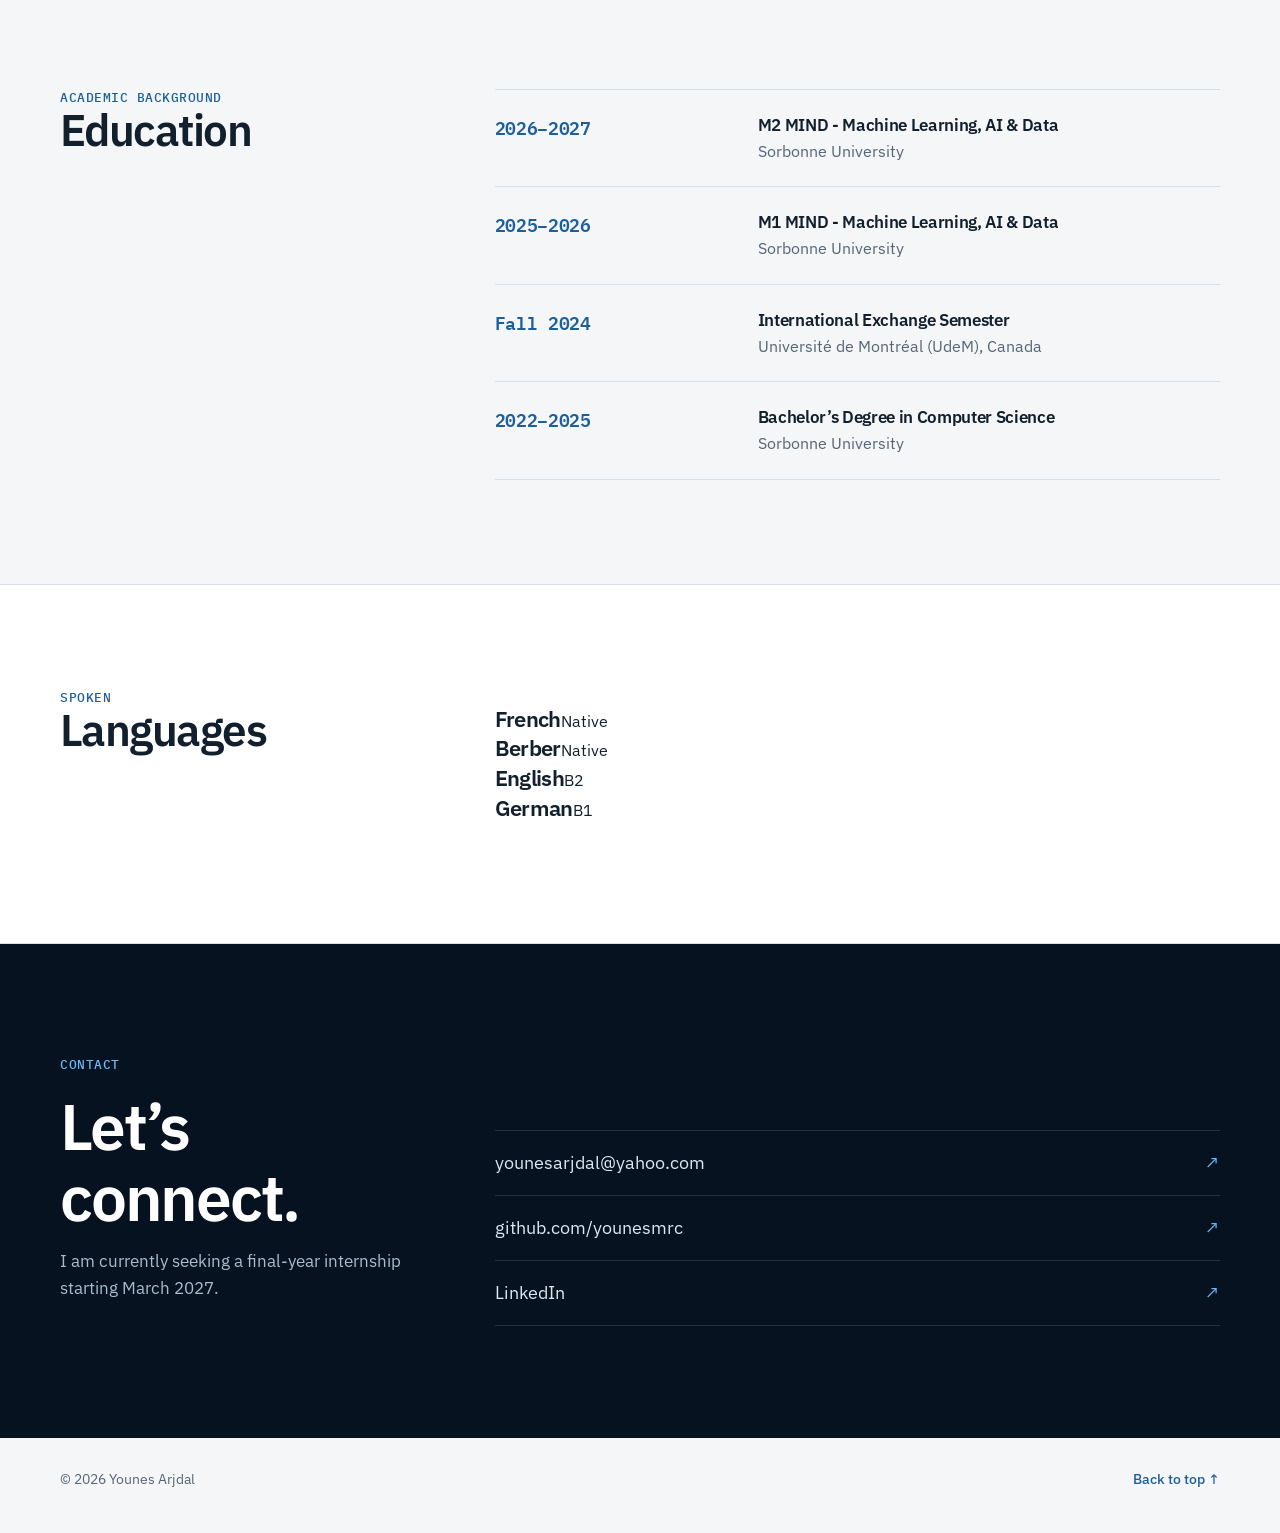
==== commit d9ff223c: "ordi" ====
--- a/index.html
+++ b/index.html
@@ -1,285 +1,398 @@
 <!DOCTYPE html>
-<html lang="en">
+
+<html class="no-js" lang="en">
 <head>
-  <meta charset="UTF-8" />
-  <meta name="viewport" content="width=device-width, initial-scale=1.0" />
-  <meta name="description" content="Younes Arjdal — M2 MIND student at Sorbonne University, focused on Machine Learning, AI and Data." />
-  <meta name="theme-color" content="#0b1f3a" />
-  <title>Younes Arjdal — Machine Learning, AI & Data</title>
-  <link rel="icon" href="assets/favicon.svg" type="image/svg+xml" />
-  <link rel="stylesheet" href="style.css" />
-</head>
+<meta charset="utf-8"/>
+<meta content="width=device-width, initial-scale=1.0" name="viewport"/>
+<meta content="Younes Arjdal - M2 MIND student at Sorbonne University, focused on Machine Learning, AI and Data." name="description"/>
+<meta content="#06121f" name="theme-color"/>
+<title>Younes Arjdal - Machine Learning, AI &amp; Data</title>
+<link href="assets/favicon.svg" rel="icon" type="image/svg+xml"/>
+<link href="https://fonts.googleapis.com" rel="preconnect"/>
+<link crossorigin="" href="https://fonts.gstatic.com" rel="preconnect"/>
+<link href="https://fonts.googleapis.com/css2?family=IBM+Plex+Mono:wght@400;500;600&amp;family=IBM+Plex+Sans:wght@400;500;600&amp;display=swap" rel="stylesheet"/>
+<script>document.documentElement.classList.replace('no-js', 'js');</script>
+<style>
+    :root {
+      --ink: #06121f; --ink-2: #0a1b2e; --paper: #f4f6f8; --text: #12202e; --muted: #566677;
+      --line: #d6dee6; --dline: rgba(255, 255, 255, 0.13);
+      --blue: #1d5f9b; --cy: #6bb8f5; --ok: #4fd69c; --bad: #ff7a84; --warn: #f5c26b; --pub: #b79cff;
+      --mono: "IBM Plex Mono", ui-monospace, SFMono-Regular, Menlo, monospace;
+      --sans: "IBM Plex Sans", system-ui, -apple-system, "Segoe UI", sans-serif;
+      --r: 8px; --w: 1160px;
+    }
+    * { box-sizing: border-box; }
+    html { scroll-behavior: smooth; scroll-padding-top: 80px; }
+    body { margin: 0; color: var(--text); background: var(--paper); font-family: var(--sans); line-height: 1.6; -webkit-font-smoothing: antialiased; }
+    a { color: inherit; }
+    code { font-family: var(--mono); }
+    .wrap { width: min(calc(100% - 40px), var(--w)); margin: 0 auto; }
+    :focus-visible { outline: 3px solid rgba(107, 184, 245, 0.7); outline-offset: 3px; }
+
+    .top { position: sticky; top: 0; z-index: 50; background: rgba(6, 18, 31, 0.84); backdrop-filter: blur(14px); border-bottom: 1px solid var(--dline); }
+    .top .wrap { display: flex; align-items: center; justify-content: space-between; min-height: 64px; }
+    .brand { display: grid; place-items: center; width: 38px; height: 38px; border-radius: 9px; background: #fff; color: var(--ink); font-weight: 600; letter-spacing: -0.03em; text-decoration: none; }
+    .top nav { display: flex; gap: 26px; }
+    .top nav a { color: #b4c4d4; font-size: 0.9rem; font-weight: 500; text-decoration: none; }
+    .top nav a:hover { color: #fff; }
+
+    .btn { display: inline-flex; align-items: center; justify-content: center; min-height: 44px; padding: 0 18px; border-radius: var(--r); border: 1px solid transparent; font: 600 0.92rem var(--sans); text-decoration: none; cursor: pointer; transition: background 0.15s, border-color 0.15s, transform 0.15s; }
+    .btn:hover { transform: translateY(-1px); }
+    .btn-light { background: #fff; color: var(--ink); }
+    .btn-light:hover { background: #e6eef6; }
+    .btn-ghost { background: transparent; color: #dbe7f2; border-color: rgba(255, 255, 255, 0.25); }
+    .btn-ghost:hover { border-color: rgba(255, 255, 255, 0.6); }
+    .btn[disabled] { opacity: 0.4; cursor: default; transform: none; }
+
+    /* ---------- Hero ---------- */
+    .hero { background: var(--ink); color: #fff; padding: 56px 0 88px; }
+    .back { display: inline-block; margin-bottom: 44px; color: #8fa6bb; font-size: 0.9rem; text-decoration: none; }
+    .back:hover { color: #fff; }
+    .hero-head { display: grid; grid-template-columns: minmax(0, 1.2fr) minmax(0, 0.8fr); gap: 56px; align-items: end; }
+    h1 { margin: 0; font-size: clamp(2.8rem, 6.6vw, 5.8rem); line-height: 0.98; letter-spacing: -0.045em; font-weight: 600; }
+    .sub { margin: 20px 0 0; font: 400 1rem var(--mono); color: var(--cy); }
+    .lede { margin: 0 0 24px; max-width: 52ch; color: #b9c9d9; font-size: 1.06rem; }
+    .meta { display: grid; gap: 10px; margin: 0; font-size: 0.88rem; }
+    .meta div { display: grid; grid-template-columns: 92px 1fr; gap: 12px; padding-top: 10px; border-top: 1px solid var(--dline); }
+    .meta dt { color: #7f95aa; }
+    .meta dd { margin: 0; color: #dbe7f2; }
+    .hero-actions { display: flex; flex-wrap: wrap; gap: 12px; margin-top: 26px; }
+
+    /* ---------- Sections ---------- */
+    .sec { padding: 104px 0; }
+    .sec.white { background: #fff; border-top: 1px solid var(--line); border-bottom: 1px solid var(--line); }
+    .sec.dark { background: var(--ink); color: #fff; }
+    .split { display: grid; grid-template-columns: minmax(0, 4fr) minmax(0, 8fr); gap: 72px; }
+    .split > * { min-width: 0; }
+    .split > header { align-self: start; position: sticky; top: 96px; }
+    h2 { margin: 0 0 16px; font-size: clamp(1.9rem, 3.4vw, 2.8rem); line-height: 1.1; letter-spacing: -0.035em; font-weight: 600; }
+    .split > header p { max-width: 34ch; margin: 0; color: var(--muted); }
+    .dark .split > header p { color: #9fb4c8; }
+    h3 { margin: 0; font-size: 1.15rem; letter-spacing: -0.02em; font-weight: 600; }
+    p { margin-top: 0; }
+    .block + .block { margin-top: 64px; }
+    .block > h3 { margin-bottom: 8px; font-size: 1.5rem; letter-spacing: -0.03em; }
+    .block > p { max-width: 64ch; margin-bottom: 20px; color: var(--muted); }
+    .dark .block > p { color: #a9bccd; }
+    .note { margin: 14px 0 0; color: var(--muted); font-size: 0.85rem; max-width: 72ch; }
+    .dark .note { color: #8097ac; }
+
+    .rows { margin: 0; padding: 0; list-style: none; border-top: 1px solid var(--line); }
+    .rows > div { display: grid; grid-template-columns: minmax(0, 1fr) minmax(0, 2fr); gap: 32px; padding: 22px 0; border-bottom: 1px solid var(--line); }
+    .rows dt { font-size: 1.1rem; font-weight: 600; letter-spacing: -0.02em; }
+    .rows dd { margin: 0; color: var(--muted); }
+    .rows dd code { color: var(--text); font-size: 0.86em; }
+    .formula { display: block; margin-top: 8px; padding: 10px 12px; border-radius: 6px; background: #eef3f8; color: var(--text); font: 500 0.82rem var(--mono); overflow-x: auto; white-space: nowrap; }
+    .report { display: flex; flex-wrap: wrap; align-items: center; justify-content: space-between; gap: 32px; padding-top: 72px; border-top: 1px solid var(--dline); }
+    .report h2 { max-width: 20ch; color: #fff; }
+    .report p { max-width: 56ch; margin: 0 0 20px; color: #a9bccd; }
+    footer.foot { padding: 30px 0 42px; color: var(--muted); font-size: 0.88rem; }
+    footer.foot .wrap { display: flex; justify-content: space-between; gap: 20px; flex-wrap: wrap; }
+    footer.foot a { text-decoration: none; font-weight: 500; color: var(--blue); }
+    h1 { font-size: clamp(3.2rem, 8vw, 7rem); }
+    .hero { padding: 72px 0 0; }
+    .hero-head { padding-bottom: 72px; }
+    .eyebrow { margin: 0 0 18px; color: var(--cy); font: 500 0.82rem var(--mono); letter-spacing: 0.04em; text-transform: uppercase; }
+    .sec .eyebrow { color: var(--blue); }
+    .dark .eyebrow { color: var(--cy); }
+    .role { margin: 24px 0 0; font-size: 1.2rem; line-height: 1.4; color: #dbe7f2; }
+    .status { display: inline-flex; align-items: center; gap: 10px; margin: 24px 0 0; padding: 7px 14px; border: 1px solid rgba(79, 214, 156, 0.4); border-radius: 99px; background: rgba(79, 214, 156, 0.08); color: #c9f3e0; font-size: 0.9rem; }
+    .status i { width: 8px; height: 8px; border-radius: 50%; background: var(--ok); box-shadow: 0 0 0 4px rgba(79, 214, 156, 0.2); }
+    .hero .lede { margin: 22px 0 26px; }
+    .hero .meta { margin-top: 0; }
+    .hero-actions { margin-top: 28px; }
+
+    .nums { display: grid; grid-template-columns: repeat(3, minmax(0, 1fr)); border-top: 1px solid var(--dline); }
+    .nums a { display: block; padding: 26px 24px 30px 0; text-decoration: none; transition: background 0.2s; }
+    .nums a + a { padding-left: 24px; border-left: 1px solid var(--dline); }
+    .nums b { display: block; font: 600 clamp(1.8rem, 3.4vw, 2.6rem) var(--mono); letter-spacing: -0.04em; color: #fff; }
+    .nums span { display: block; margin-top: 2px; color: #9fb4c8; font-size: 0.9rem; }
+    .nums small { display: block; margin-top: 8px; color: var(--cy); font: 500 0.78rem var(--mono); }
+    .nums a:hover b { color: var(--cy); }
+
+    .top .menu { display: none; }
+
+    /* ---------- Projects ---------- */
+    .filters { display: flex; flex-wrap: wrap; align-items: center; gap: 8px; margin: 0 0 22px; }
+    .chipb { min-height: 40px; padding: 0 16px; border: 1px solid var(--line); border-radius: 99px; background: #fff; color: var(--text); font: 500 0.9rem var(--sans); cursor: pointer; }
+    .chipb[aria-pressed="true"] { background: var(--ink); border-color: var(--ink); color: #fff; }
+    .count { margin-left: auto; color: var(--muted); font: 400 0.82rem var(--mono); }
+    .plist { border-top: 1px solid var(--line); }
+    .proj { display: grid; grid-template-columns: 56px minmax(0, 1fr) 40px; gap: 18px; padding: 34px 0; border-bottom: 1px solid var(--line); text-decoration: none; color: inherit; transition: background 0.2s, padding 0.2s; }
+    .proj[hidden] { display: none; }
+    .pn { color: var(--blue); font: 500 0.9rem var(--mono); padding-top: 6px; }
+    .pm { display: flex; flex-wrap: wrap; gap: 4px 16px; margin-bottom: 8px; color: var(--muted); font: 400 0.82rem var(--mono); }
+    .proj h3 { font-size: clamp(1.25rem, 2.2vw, 1.7rem); letter-spacing: -0.03em; line-height: 1.2; transition: color 0.2s; }
+    .proj p { max-width: 70ch; margin: 12px 0 16px; color: var(--muted); }
+    .tags { display: flex; flex-wrap: wrap; gap: 6px; }
+    .tags span { padding: 3px 10px; border: 1px solid var(--line); border-radius: 99px; color: var(--text); font-size: 0.8rem; background: #fff; }
+    .parrow { align-self: center; justify-self: end; font-size: 1.5rem; color: var(--muted); transition: transform 0.2s, color 0.2s; }
+    .proj:hover h3 { color: var(--blue); }
+    .proj:hover .parrow { transform: translateX(6px); color: var(--blue); }
+
+    .when { color: var(--blue); font: 500 0.88rem var(--mono); }
+    .rows dd b { color: var(--text); font-weight: 600; font-size: 1.05rem; letter-spacing: -0.02em; }
+    .rows dd span { display: block; }
+    .lang b { font: 600 1.35rem var(--sans); letter-spacing: -0.03em; }
+    .contact { padding: 8px 0; }
+    .contact h2 { font-size: clamp(2.2rem, 5vw, 4rem); color: #fff; }
+    .contact .lede { max-width: 48ch; }
+    .clinks { display: grid; align-content: end; }
+    .clinks a { display: flex; justify-content: space-between; gap: 16px; padding: 18px 0; border-top: 1px solid var(--dline); color: #dbe7f2; font-size: 1.1rem; text-decoration: none; transition: color 0.2s, padding 0.2s; }
+    .clinks a:last-child { border-bottom: 1px solid var(--dline); }
+    .clinks a::after { content: "↗"; color: var(--cy); }
+    .clinks a:hover { color: #fff; padding-left: 8px; }
+
+    @media (max-width: 980px) {
+      .hero-head { grid-template-columns: 1fr; gap: 36px; }
+      .split { grid-template-columns: minmax(0, 1fr); gap: 32px; }
+      .split > header { position: static; }
+      .rows > div { grid-template-columns: 1fr; gap: 8px; }
+      .facts { grid-template-columns: repeat(2, minmax(0, 1fr)); }
+    }
+    @media (max-width: 720px) {
+      .top .menu { display: grid; place-items: center; width: 42px; height: 42px; border: 1px solid var(--dline); border-radius: 8px; background: transparent; color: #fff; font-size: 1.2rem; cursor: pointer; }
+      .top nav { display: none; position: absolute; top: 64px; left: 0; right: 0; flex-direction: column; gap: 0; padding: 8px 20px 16px; background: rgba(6, 18, 31, 0.97); border-bottom: 1px solid var(--dline); }
+      .top nav.open { display: flex; }
+      .top nav a { padding: 12px 0; font-size: 1rem; border-top: 1px solid var(--dline); }
+      .top nav a:first-child { border-top: 0; }
+      .sec { padding: 72px 0; }
+      .nums { grid-template-columns: 1fr; }
+      .nums a, .nums a + a { padding: 20px 0; border-left: 0; border-top: 1px solid var(--dline); }
+      .nums a:first-child { border-top: 0; }
+      .proj { grid-template-columns: minmax(0, 1fr); gap: 8px; padding: 26px 0; }
+      .pn { padding: 0; }
+      .parrow { display: none; }
+      .count { margin-left: 0; width: 100%; }
+    }
+    @media (prefers-reduced-motion: reduce) {
+      html { scroll-behavior: auto; }
+      *, *::before, *::after { transition-duration: 0.01ms !important; }
+    }
+  
+/* Language switch : EN | FR, adjacent to YA */
+.identity-row{display:flex;align-items:center;gap:12px;flex-shrink:0}
+.top .identity-row .lang-switch{position:static!important;top:auto;left:auto;right:auto;display:inline-flex!important;align-items:center;flex-direction:row!important;gap:7px!important;padding:0;background:none;border:0;white-space:nowrap}
+.top .identity-row .lang-switch a{display:inline-flex!important;align-items:center;font:600 .76rem var(--mono);text-decoration:none;color:#a9bfd2;padding:7px 2px;border:0}
+.top .identity-row .lang-switch a[aria-current="page"]{color:#fff;text-decoration:underline;text-underline-offset:4px}
+.top .identity-row .lang-switch a:hover{color:#fff}
+.lang-switch .lang-divider{color:#67839d;font-size:.8rem}
+@media(max-width:420px){.identity-row{gap:8px}.top .identity-row .lang-switch{gap:4px!important}}
+</style>
+<link href="https://younesmrc.github.io/index.html" hreflang="en" rel="alternate"/><link href="https://younesmrc.github.io/fr/index.html" hreflang="fr" rel="alternate"/><link href="https://younesmrc.github.io/index.html" hreflang="x-default" rel="alternate"/></head>
 <body>
-  <header class="site-header">
-    <div class="container nav-wrap">
-      <a class="brand" href="#home" aria-label="Go to home">YA</a>
-
-      <button class="menu-toggle" type="button" aria-expanded="false" aria-controls="site-nav" aria-label="Open navigation">
-        <span></span>
-        <span></span>
-        <span></span>
-      </button>
-
-      <nav id="site-nav" class="site-nav" aria-label="Primary navigation">
-        <a href="#projects">Projects</a>
-        <a href="#skills">Skills</a>
-        <a href="#education">Education</a>
-        <a href="#languages">Languages</a>
-        <a href="#contact">Contact</a>
-      </nav>
-    </div>
-  </header>
-
-  <main>
-    <section id="home" class="hero section">
-      <div class="container hero-grid">
-        <div>
-          <p class="eyebrow">Machine Learning · Artificial Intelligence · Data</p>
-          <h1>Younes Arjdal</h1>
-          <p class="hero-role">M2 MIND — Machine Learning, AI & Data<br />Sorbonne University</p>
-          <p class="hero-status">Looking for a final-year internship starting March 2027.</p>
-          <p class="hero-copy">
-            Second-year Master’s student in MIND at Sorbonne University. My projects span machine learning,
-            NLP, information retrieval, LLMs and data-oriented problems, with a particular interest in
-            experimentation, model evaluation and end-to-end workflows.
-          </p>
-
-          <div class="hero-actions" aria-label="Main links">
-            <a class="button button-primary" href="https://github.com/younesmrc" target="_blank" rel="noreferrer">GitHub</a>
-            <a class="button button-secondary" href="https://linkedin.com/in/younes-arjdal-1906b8231" target="_blank" rel="noreferrer">LinkedIn</a>
-            <a class="button button-secondary" href="assets/Younes-Arjdal-CV.pdf" target="_blank" rel="noreferrer">CV</a>
-          </div>
-        </div>
-
-        <aside class="hero-card" aria-label="Profile summary">
-          <div class="hero-card-topline"></div>
-          <p class="hero-card-label">Current</p>
-          <h2>M2 MIND</h2>
-          <p>Sorbonne University<br />2026–2027</p>
-          <div class="hero-card-divider"></div>
-          <p class="hero-card-label">Focus</p>
-          <p>ML · NLP · LLMs · Retrieval · Data</p>
-          <div class="hero-card-divider"></div>
-          <p class="hero-card-label">Based in</p>
-          <p>Paris, France</p>
-        </aside>
-      </div>
-    </section>
-
-    <section id="projects" class="section section-alt">
-      <div class="container">
-        <div class="section-heading">
-          <p class="eyebrow">Selected work</p>
-          <h2>Projects</h2>
-          <p>Selected projects covering LLMs, information retrieval, machine learning, NLP and data engineering.</p>
-        </div>
-
-        <div class="project-grid">
-          <a class="project-card project-featured project-card-link" href="projects/structured-outputs.html" aria-label="View Structured Outputs for LLMs project">
-            <div class="project-meta">
-              <span>2026</span>
-              <span>M1 MIND Research Project · Sorbonne University / LIP6</span>
-            </div>
-            <h3>Structured Outputs for LLMs: JSON Schema & Constrained Decoding</h3>
-            <p>
-              Experimental pipeline for improving the reliability of structured output generation with LLMs.
-              Integrated constrained decoding with Llama-3.1, validated outputs with JSON Schema, and analyzed
-              complex-schema limitations, timeouts and compliance errors.
+<header class="top">
+<div class="wrap">
+<div class="identity-row"><a aria-label="Go to home" class="brand" href="#home">YA</a><nav aria-label="Choose language" class="lang-switch"><a aria-current="page" href="#" lang="en">EN</a><span aria-hidden="true" class="lang-divider">|</span><a href="fr/index.html" lang="fr">FR</a></nav></div>
+<button aria-controls="site-nav" aria-expanded="false" aria-label="Open navigation" class="menu" type="button">☰</button>
+<nav aria-label="Primary navigation" id="site-nav">
+<a href="#projects">Projects</a>
+<a href="#skills">Skills</a>
+<a href="#education">Education</a>
+<a href="#languages">Languages</a>
+<a href="#contact">Contact</a>
+</nav>
+</div>
+</header>
+<main>
+<!-- ================= HERO ================= -->
+<section class="hero" id="home">
+<div class="wrap">
+<div class="hero-head">
+<div>
+<p class="eyebrow">Machine Learning · Artificial Intelligence · Data</p>
+<h1>Younes<br/>Arjdal</h1>
+<p class="role">M2 MIND - Machine Learning, AI &amp; Data<br/>Sorbonne University</p>
+<p class="status"><i aria-hidden="true"></i>Looking for a final-year internship starting March 2027</p>
+</div>
+<div>
+<p class="lede">
+              Second-year Master’s student in MIND at Sorbonne University. My projects span machine learning, NLP,
+              information retrieval, LLMs and data-oriented problems, with a particular interest in experimentation,
+              model evaluation and end-to-end workflows.
             </p>
-            <div class="tags" aria-label="Project keywords">
-              <span>LLMs</span><span>Llama-3.1</span><span>Outlines</span><span>Guidance</span><span>JSON Schema</span>
-            </div>
-          </a>
-
-          <a class="project-card project-card-link" href="projects/information-retrieval.html" aria-label="View Information Retrieval Engine project">
-            <div class="project-meta">
-              <span>2025</span>
-              <span>M1 MIND · Information Retrieval</span>
-            </div>
-            <h3>Information Retrieval Engine: BM25 & Guided Traversal</h3>
-            <p>
-              Reimplemented a sparse search engine inspired by a SIGIR paper, including an inverted index,
-              BM25 scoring, neural scores and Guided Traversal. Worked on posting lists, top-K retrieval,
-              query-document scoring and efficiency-relevance trade-offs.
-            </p>
-            <div class="tags">
-              <span>Information Retrieval</span><span>BM25</span><span>Guided Traversal</span><span>Top-K Retrieval</span>
-            </div>
-          </a>
-
-          <a class="project-card project-card-link" href="projects/road-accident-severity.html" aria-label="View Road Accident Severity project">
-            <div class="project-meta">
-              <span>2025</span>
-              <span>M1 MIND · DALAS</span>
-            </div>
-            <h3>Road Accident Severity: Data Enrichment & Interpretable ML</h3>
-            <p>
-              Built a pipeline to study how weather conditions relate to road accident severity. Combined open
-              accident data with historical weather data, automated collection with Selenium, processed data with
-              PostgreSQL/PostGIS, then performed modeling and interpretability analysis.
-            </p>
-            <div class="tags">
-              <span>Interpretable ML</span><span>PostgreSQL</span><span>PostGIS</span><span>Selenium</span><span>Geospatial Data</span>
-            </div>
-          </a>
-
-          <a class="project-card project-card-link" href="projects/bioacoustic-classification.html" aria-label="View Bioacoustic Classification project">
-            <div class="project-meta">
-              <span>2026</span>
-              <span>M1 MIND · Kaggle Competition</span>
-            </div>
-            <h3>Bioacoustic Classification: Multi-label Audio ML</h3>
-            <p>
-              Designed a multi-label audio classification pipeline for species identification from Pantanal
-              soundscapes. Extracted classical audio descriptors, trained One-vs-Rest models across 234 classes,
-              handled label imbalance and analyzed the focal-recording / test-data domain gap.
-            </p>
-            <div class="tags">
-              <span>Audio ML</span><span>Multi-label</span><span>MFCC</span><span>Librosa</span><span>One-vs-Rest</span>
-            </div>
-          </a>
-
-          <a class="project-card project-card-link" href="projects/camembert-nlp.html" aria-label="View Classical NLP and CamemBERT project">
-            <div class="project-meta">
-              <span>2025</span>
-              <span>M1 MIND · RITAL</span>
-            </div>
-            <h3>Classical NLP & CamemBERT Fine-tuning</h3>
-            <p>
-              Compared classical NLP approaches with CamemBERT fine-tuning for text classification and speaker
-              identification tasks on imbalanced datasets.
-            </p>
-            <div class="tags">
-              <span>NLP</span><span>CamemBERT</span><span>Fine-tuning</span><span>Text Classification</span>
-            </div>
-          </a>
-        </div>
-      </div>
-    </section>
-
-    <section id="skills" class="section">
-      <div class="container">
-        <div class="section-heading">
-          <p class="eyebrow">Toolkit</p>
-          <h2>Skills</h2>
-        </div>
-
-        <div class="skills-grid">
-          <article class="skill-card">
-            <h3>Programming</h3>
-            <p>Python, SQL, C, JavaScript, Bash, Linux, Git</p>
-          </article>
-
-          <article class="skill-card">
-            <h3>Machine Learning / AI</h3>
-            <p>Supervised and unsupervised learning, ensemble learning, probabilistic models, dimensionality reduction, recommender systems, fundamentals of reinforcement learning</p>
-          </article>
-
-          <article class="skill-card">
-            <h3>NLP / LLMs / Retrieval</h3>
-            <p>Text classification, fine-tuning, structured outputs, constrained decoding, information retrieval</p>
-          </article>
-
-          <article class="skill-card">
-            <h3>Libraries / Frameworks</h3>
-            <p>NumPy, Pandas, scikit-learn, PyTorch, Hugging Face Transformers, CatBoost, XGBoost, Librosa</p>
-          </article>
-
-          <article class="skill-card">
-            <h3>Data</h3>
-            <p>PostgreSQL/PostGIS, Selenium, web scraping, preprocessing, feature engineering, geospatial and audio data</p>
-          </article>
-        </div>
-      </div>
-    </section>
-
-    <section id="education" class="section section-alt">
-      <div class="container">
-        <div class="section-heading">
-          <p class="eyebrow">Academic background</p>
-          <h2>Education</h2>
-        </div>
-
-        <div class="timeline">
-          <article class="timeline-item">
-            <div class="timeline-marker" aria-hidden="true"></div>
-            <div>
-              <p class="timeline-date">2026–2027</p>
-              <h3>M2 MIND — Machine Learning, AI & Data</h3>
-              <p>Sorbonne University</p>
-            </div>
-          </article>
-
-          <article class="timeline-item">
-            <div class="timeline-marker" aria-hidden="true"></div>
-            <div>
-              <p class="timeline-date">2025–2026</p>
-              <h3>M1 MIND — Machine Learning, AI & Data</h3>
-              <p>Sorbonne University</p>
-            </div>
-          </article>
-
-          <article class="timeline-item">
-            <div class="timeline-marker" aria-hidden="true"></div>
-            <div>
-              <p class="timeline-date">Fall 2024</p>
-              <h3>International Exchange Semester</h3>
-              <p>Université de Montréal (UdeM), Canada</p>
-            </div>
-          </article>
-
-          <article class="timeline-item">
-            <div class="timeline-marker" aria-hidden="true"></div>
-            <div>
-              <p class="timeline-date">2022–2025</p>
-              <h3>Bachelor’s Degree in Computer Science</h3>
-              <p>Sorbonne University</p>
-            </div>
-          </article>
-        </div>
-      </div>
-    </section>
-
-    <section id="languages" class="section">
-      <div class="container">
-        <div class="section-heading">
-          <p class="eyebrow">Languages</p>
-          <h2>Languages</h2>
-        </div>
-
-        <div class="language-grid">
-          <div class="language-card"><strong>French</strong><span>Native</span></div>
-          <div class="language-card"><strong>Berber</strong><span>Native</span></div>
-          <div class="language-card"><strong>English</strong><span>B2</span></div>
-          <div class="language-card"><strong>German</strong><span>B1</span></div>
-        </div>
-      </div>
-    </section>
-
-    <section id="contact" class="section contact-section">
-      <div class="container contact-card">
-        <div>
-          <p class="eyebrow">Contact</p>
-          <h2>Let’s connect.</h2>
-          <p>I am currently seeking a final-year internship starting March 2027.</p>
-        </div>
-
-        <div class="contact-links">
-          <a href="mailto:younesarjdal@yahoo.com">younesarjdal@yahoo.com</a>
-          <a href="https://github.com/younesmrc" target="_blank" rel="noreferrer">github.com/younesmrc</a>
-          <a href="https://linkedin.com/in/younes-arjdal-1906b8231" target="_blank" rel="noreferrer">LinkedIn</a>
-        </div>
-      </div>
-    </section>
-  </main>
-
-  <footer class="site-footer">
-    <div class="container footer-wrap">
-      <p>© <span id="current-year">2026</span> Younes Arjdal</p>
-      <a href="#home">Back to top ↑</a>
-    </div>
-  </footer>
-
-  <script src="script.js"></script>
+<dl class="meta">
+<div><dt>Current</dt><dd>M2 MIND, Sorbonne University, 2026–2027</dd></div>
+<div><dt>Focus</dt><dd>ML · NLP · LLMs · Retrieval · Data</dd></div>
+<div><dt>Based in</dt><dd>Paris, France</dd></div>
+</dl>
+<div aria-label="Main links" class="hero-actions">
+<a class="btn btn-light" href="https://github.com/younesmrc" rel="noreferrer" target="_blank">GitHub</a>
+<a class="btn btn-ghost" href="https://linkedin.com/in/younes-arjdal-1906b8231" rel="noreferrer" target="_blank">LinkedIn</a>
+<a class="btn btn-ghost" href="assets/Younes-Arjdal-CV.pdf" rel="noreferrer" target="_blank">CV</a>
+</div>
+</div>
+</div>
+<div aria-label="Numbers from the projects" class="nums">
+<a href="projects/information-retrieval.html"><b>8.8 M</b><span>passages in a rebuilt dual-score index</span><small>Information Retrieval →</small></a>
+<a href="projects/bioacoustic-classification.html"><b>234</b><span>species to identify from Pantanal soundscapes</span><small>Bioacoustic Classification →</small></a>
+<a href="projects/camembert-nlp.html"><b>82.1</b><span>F1 on the challenge with fine-tuned CamemBERT</span><small>Classical NLP &amp; CamemBERT →</small></a>
+</div>
+</div>
+</section>
+<!-- ================= PROJECTS ================= -->
+<section class="sec" id="projects">
+<div class="wrap">
+<header style="margin-bottom:40px">
+<p class="eyebrow">Selected work</p>
+<h2>Projects</h2>
+<p style="max-width:56ch;color:var(--muted);margin:0">Selected projects covering LLMs, information retrieval, machine learning, NLP and data engineering. Each one opens a case study.</p>
+</header>
+<div aria-label="Filter projects by topic" class="filters" role="group">
+<button aria-pressed="true" class="chipb" data-f="all" type="button">All</button>
+<button aria-pressed="false" class="chipb" data-f="llms" type="button">LLMs</button>
+<button aria-pressed="false" class="chipb" data-f="nlp" type="button">NLP</button>
+<button aria-pressed="false" class="chipb" data-f="retrieval" type="button">Retrieval</button>
+<button aria-pressed="false" class="chipb" data-f="ml" type="button">ML &amp; Data</button>
+<span aria-live="polite" class="count" id="count"></span>
+</div>
+<div class="plist">
+<a aria-label="View Structured Outputs for LLMs project" class="proj" data-topics="llms nlp" href="projects/structured-outputs.html">
+<span class="pn">01</span>
+<div>
+<div class="pm"><span>2026</span><span>M1 MIND Research Project · Sorbonne University / LIP6</span></div>
+<h3>Structured Outputs for LLMs: JSON Schema &amp; Constrained Decoding</h3>
+<p>Experimental pipeline for improving the reliability of structured output generation with LLMs. Integrated constrained decoding with Llama-3.1, validated outputs with JSON Schema, and analyzed complex-schema limitations, timeouts and compliance errors.</p>
+<div aria-label="Project keywords" class="tags"><span>LLMs</span><span>Llama-3.1</span><span>Outlines</span><span>Guidance</span><span>JSON Schema</span></div>
+</div>
+<span aria-hidden="true" class="parrow">→</span>
+</a>
+<a aria-label="View Information Retrieval Engine project" class="proj" data-topics="retrieval nlp" href="projects/information-retrieval.html">
+<span class="pn">02</span>
+<div>
+<div class="pm"><span>2025</span><span>M1 MIND · Information Retrieval</span></div>
+<h3>Information Retrieval Engine: BM25 &amp; Guided Traversal</h3>
+<p>Reimplemented a sparse search engine inspired by a SIGIR paper, including an inverted index, BM25 scoring, neural scores and Guided Traversal. Worked on posting lists, top-K retrieval, query-document scoring and efficiency-relevance trade-offs.</p>
+<div class="tags"><span>Information Retrieval</span><span>BM25</span><span>Guided Traversal</span><span>Top-K Retrieval</span></div>
+</div>
+<span aria-hidden="true" class="parrow">→</span>
+</a>
+<a aria-label="View Road Accident Severity project" class="proj" data-topics="ml" href="projects/road-accident-severity.html">
+<span class="pn">03</span>
+<div>
+<div class="pm"><span>2025</span><span>M1 MIND · DALAS</span></div>
+<h3>Road Accident Severity: Data Enrichment &amp; Interpretable ML</h3>
+<p>Built a pipeline to study how weather conditions relate to road accident severity. Combined open accident data with historical weather data, automated collection with Selenium, processed data with PostgreSQL/PostGIS, then performed modeling and interpretability analysis.</p>
+<div class="tags"><span>Interpretable ML</span><span>PostgreSQL</span><span>PostGIS</span><span>Selenium</span><span>Geospatial Data</span></div>
+</div>
+<span aria-hidden="true" class="parrow">→</span>
+</a>
+<a aria-label="View Bioacoustic Classification project" class="proj" data-topics="ml" href="projects/bioacoustic-classification.html">
+<span class="pn">04</span>
+<div>
+<div class="pm"><span>2026</span><span>M1 MIND · Kaggle Competition</span></div>
+<h3>Bioacoustic Classification: Multi-label Audio ML</h3>
+<p>Designed a multi-label audio classification pipeline for species identification from Pantanal soundscapes. Extracted classical audio descriptors, trained One-vs-Rest models across 234 classes, handled label imbalance and analyzed the focal-recording / test-data domain gap.</p>
+<div class="tags"><span>Audio ML</span><span>Multi-label</span><span>MFCC</span><span>Librosa</span><span>One-vs-Rest</span></div>
+</div>
+<span aria-hidden="true" class="parrow">→</span>
+</a>
+<a aria-label="View Classical NLP and CamemBERT project" class="proj" data-topics="nlp" href="projects/camembert-nlp.html">
+<span class="pn">05</span>
+<div>
+<div class="pm"><span>2025</span><span>M1 MIND · RITAL</span></div>
+<h3>Classical NLP &amp; CamemBERT Fine-tuning</h3>
+<p>Compared classical NLP approaches with CamemBERT fine-tuning for text classification and speaker identification tasks on imbalanced datasets.</p>
+<div class="tags"><span>NLP</span><span>CamemBERT</span><span>Fine-tuning</span><span>Text Classification</span></div>
+</div>
+<span aria-hidden="true" class="parrow">→</span>
+</a>
+</div>
+</div>
+</section>
+<!-- ================= SKILLS ================= -->
+<section class="sec white" id="skills">
+<div class="wrap split">
+<header>
+<p class="eyebrow">Toolkit</p>
+<h2>Skills</h2>
+<p>What I reach for, from fundamentals to the libraries used in the projects above.</p>
+</header>
+<dl class="rows">
+<div><dt>Programming</dt><dd>Python, SQL, C, JavaScript, Bash, Linux, Git</dd></div>
+<div><dt>Machine Learning / AI</dt><dd>Supervised and unsupervised learning, ensemble learning, probabilistic models, dimensionality reduction, recommender systems, fundamentals of reinforcement learning</dd></div>
+<div><dt>NLP / LLMs / Retrieval</dt><dd>Text classification, fine-tuning, structured outputs, constrained decoding, information retrieval</dd></div>
+<div><dt>Libraries / Frameworks</dt><dd>NumPy, Pandas, scikit-learn, PyTorch, Hugging Face Transformers, CatBoost, XGBoost, Librosa</dd></div>
+<div><dt>Data</dt><dd>PostgreSQL/PostGIS, Selenium, web scraping, preprocessing, feature engineering, geospatial and audio data</dd></div>
+</dl>
+</div>
+</section>
+<!-- ================= EDUCATION ================= -->
+<section class="sec" id="education">
+<div class="wrap split">
+<header>
+<p class="eyebrow">Academic background</p>
+<h2>Education</h2>
+</header>
+<dl class="rows">
+<div><dt class="when">2026–2027</dt><dd><b>M2 MIND - Machine Learning, AI &amp; Data</b><span>Sorbonne University</span></dd></div>
+<div><dt class="when">2025–2026</dt><dd><b>M1 MIND - Machine Learning, AI &amp; Data</b><span>Sorbonne University</span></dd></div>
+<div><dt class="when">Fall 2024</dt><dd><b>International Exchange Semester</b><span>Université de Montréal (UdeM), Canada</span></dd></div>
+<div><dt class="when">2022–2025</dt><dd><b>Bachelor’s Degree in Computer Science</b><span>Sorbonne University</span></dd></div>
+</dl>
+</div>
+</section>
+<!-- ================= LANGUAGES ================= -->
+<section class="sec white" id="languages">
+<div class="wrap split">
+<header>
+<p class="eyebrow">Spoken</p>
+<h2>Languages</h2>
+</header>
+<dl class="facts lang" style="align-self:center">
+<div><b>French</b><span>Native</span></div>
+<div><b>Berber</b><span>Native</span></div>
+<div><b>English</b><span>B2</span></div>
+<div><b>German</b><span>B1</span></div>
+</dl>
+</div>
+</section>
+<!-- ================= CONTACT ================= -->
+<section class="sec dark" id="contact">
+<div class="wrap split contact">
+<div>
+<p class="eyebrow">Contact</p>
+<h2>Let’s connect.</h2>
+<p class="lede" style="color:#a9bccd">I am currently seeking a final-year internship starting March 2027.</p>
+</div>
+<div class="clinks">
+<a href="mailto:younesarjdal@yahoo.com">younesarjdal@yahoo.com</a>
+<a href="https://github.com/younesmrc" rel="noreferrer" target="_blank">github.com/younesmrc</a>
+<a href="https://linkedin.com/in/younes-arjdal-1906b8231" rel="noreferrer" target="_blank">LinkedIn</a>
+</div>
+</div>
+</section>
+</main>
+<footer class="foot">
+<div class="wrap">
+<span>© <span id="current-year">2026</span> Younes Arjdal</span>
+<a href="#home">Back to top ↑</a>
+</div>
+</footer>
+<script>
+  (() => {
+    const $ = (s, r = document) => r.querySelector(s);
+    const $$ = (s, r = document) => [...r.querySelectorAll(s)];
+
+    $('#current-year').textContent = new Date().getFullYear();
+
+    /* mobile menu */
+    const btn = $('.menu'), nav = $('#site-nav');
+    const setMenu = (open) => { nav.classList.toggle('open', open); btn.setAttribute('aria-expanded', String(open)); btn.textContent = open ? '✕' : '☰'; };
+    btn.addEventListener('click', () => setMenu(!nav.classList.contains('open')));
+    $$('a', nav).forEach((a) => a.addEventListener('click', () => setMenu(false)));
+
+    /* project filter */
+    const items = $$('.proj'), count = $('#count');
+    function filter(f) {
+      let n = 0;
+      items.forEach((it) => { const show = f === 'all' || it.dataset.topics.split(' ').includes(f); it.hidden = !show; if (show) n++; });
+      $$('.chipb').forEach((b) => b.setAttribute('aria-pressed', String(b.dataset.f === f)));
+      count.textContent = n + ' of ' + items.length + ' projects';
+    }
+    $$('.chipb').forEach((b) => b.addEventListener('click', () => filter(b.dataset.f)));
+    filter('all');
+  })();
+  </script>
 </body>
 </html>
